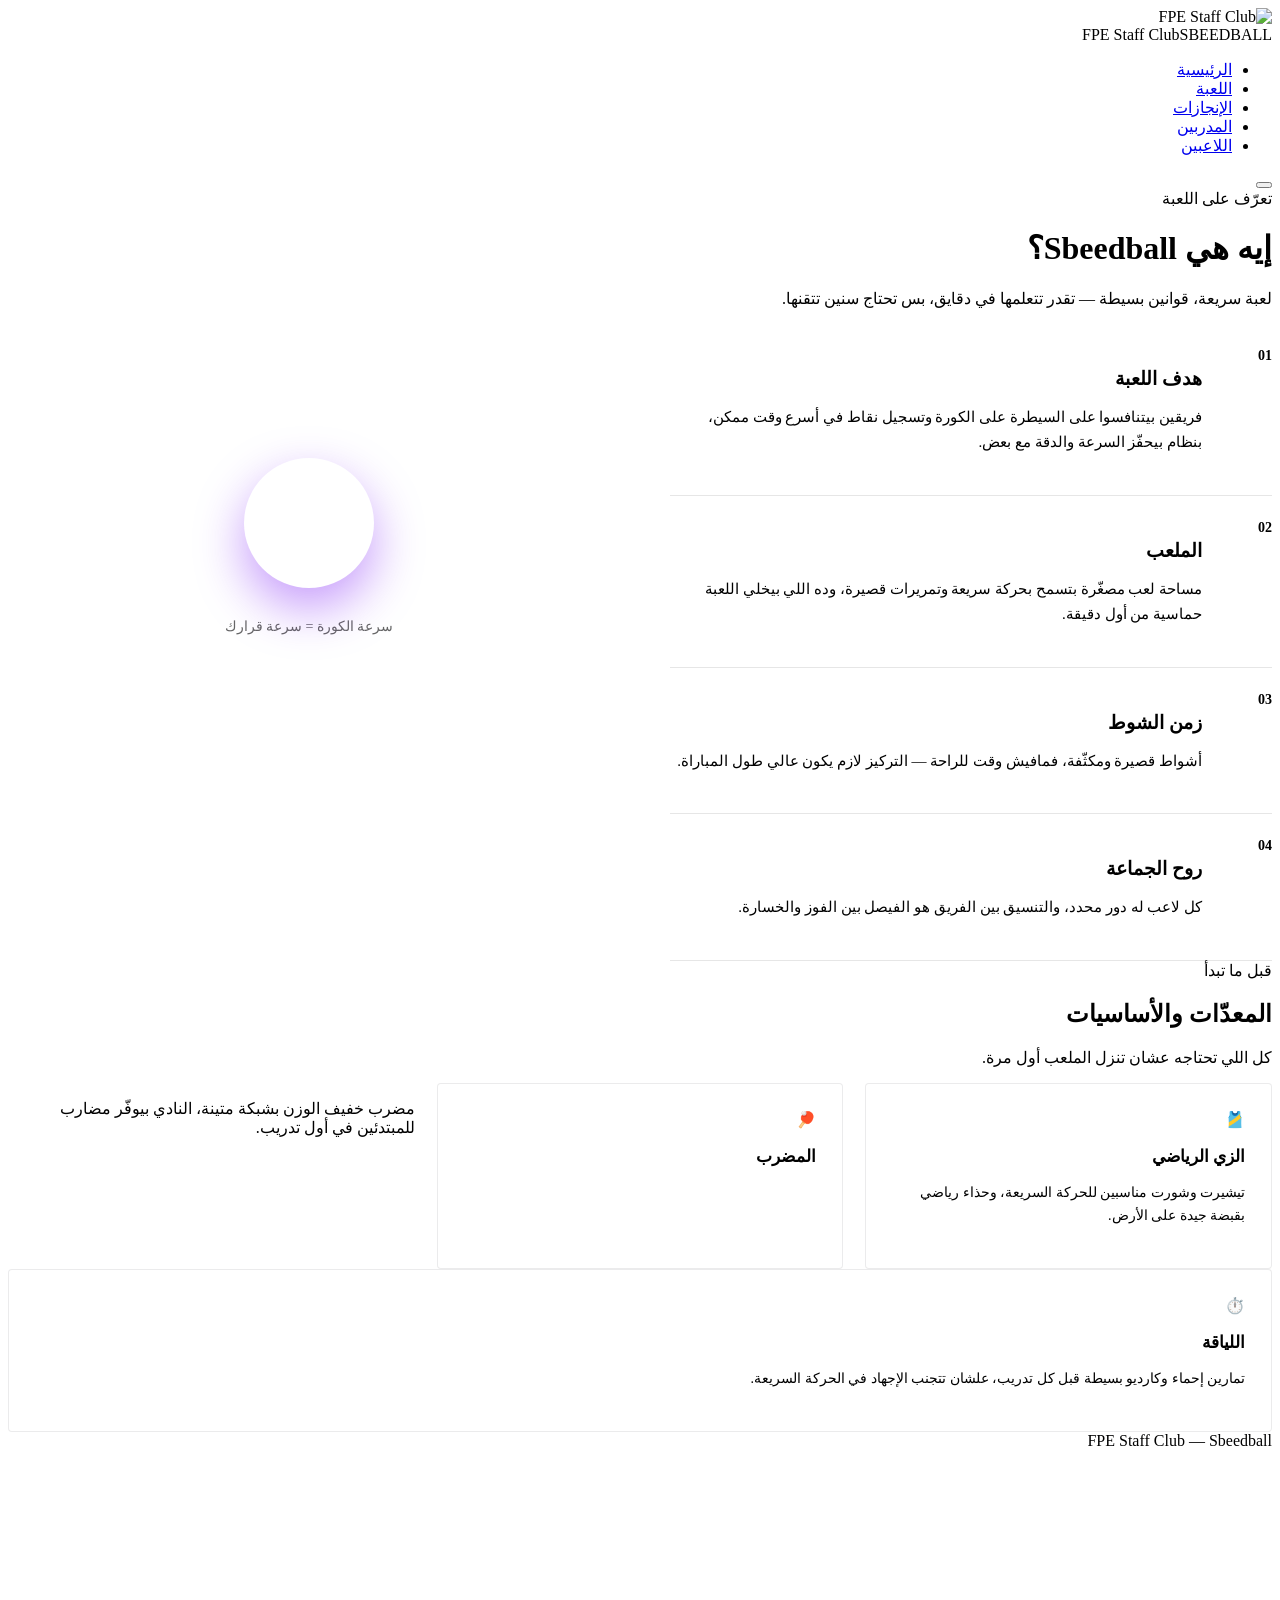
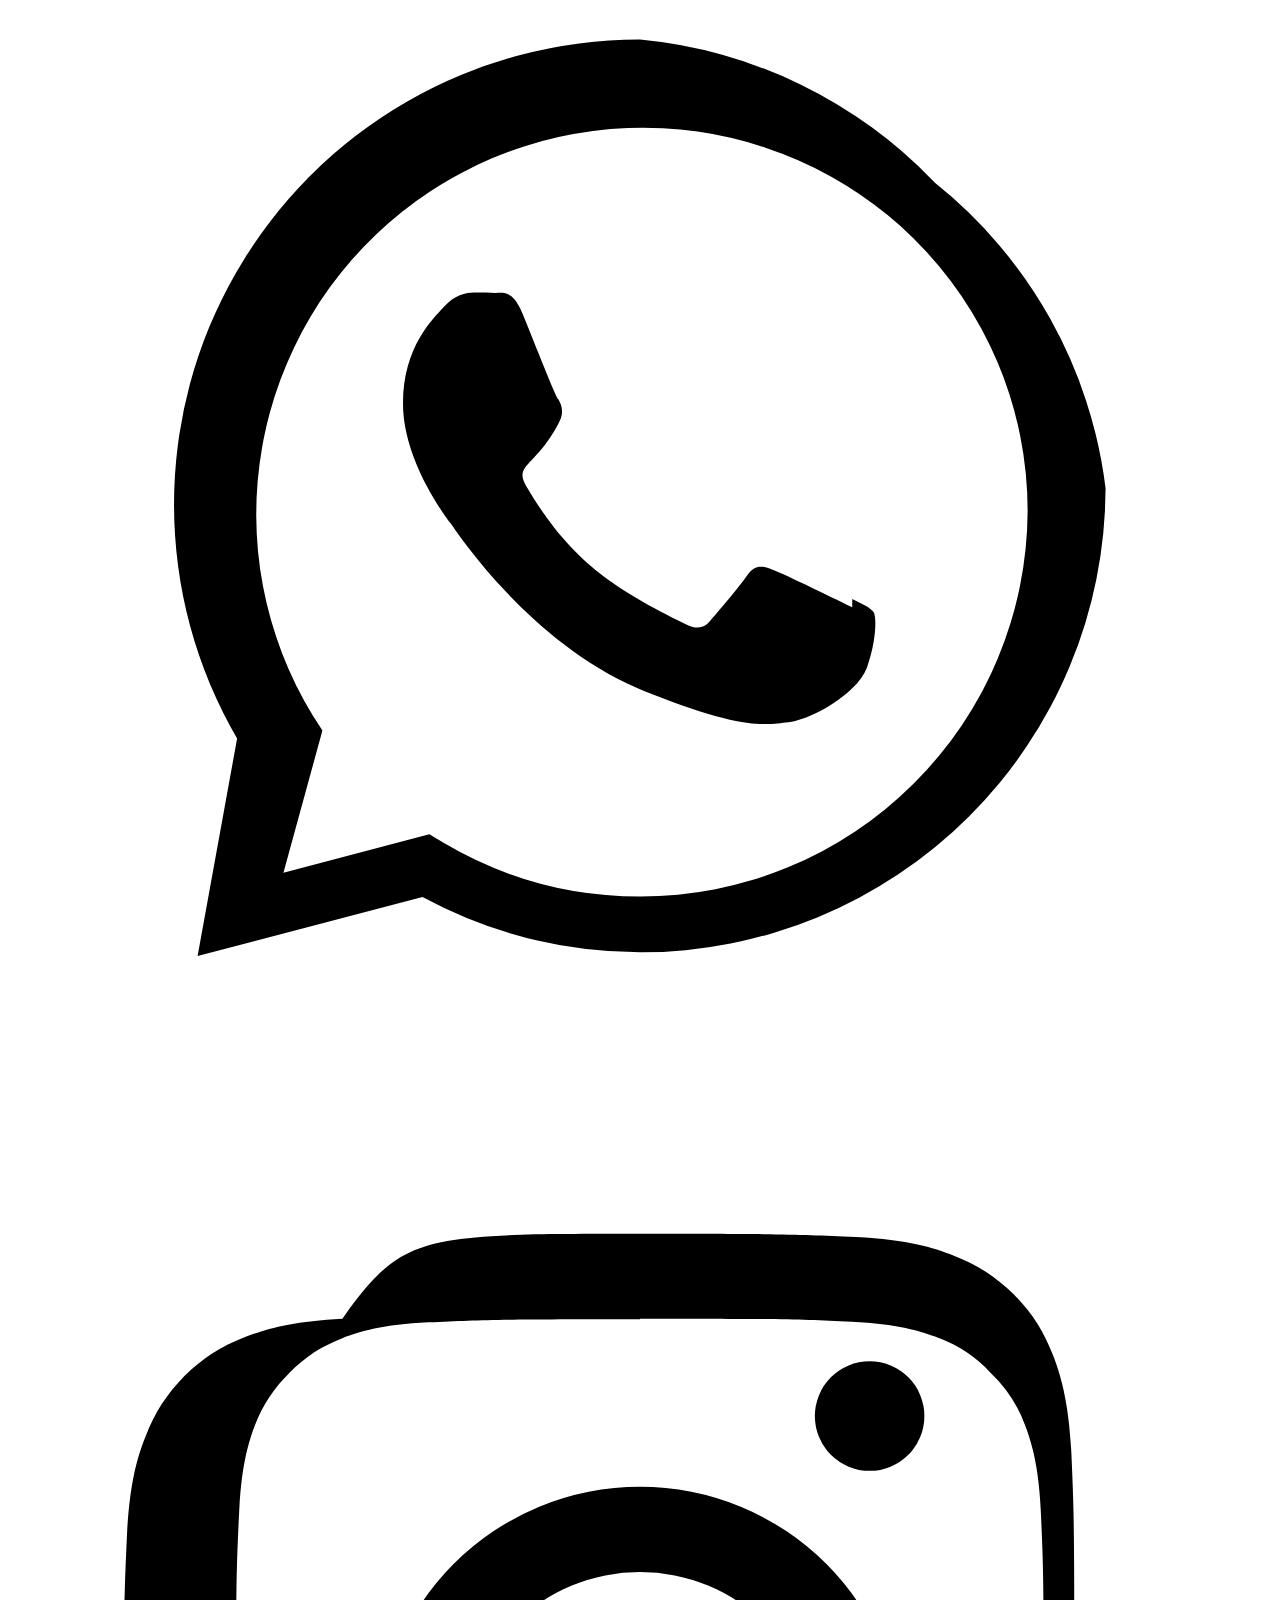
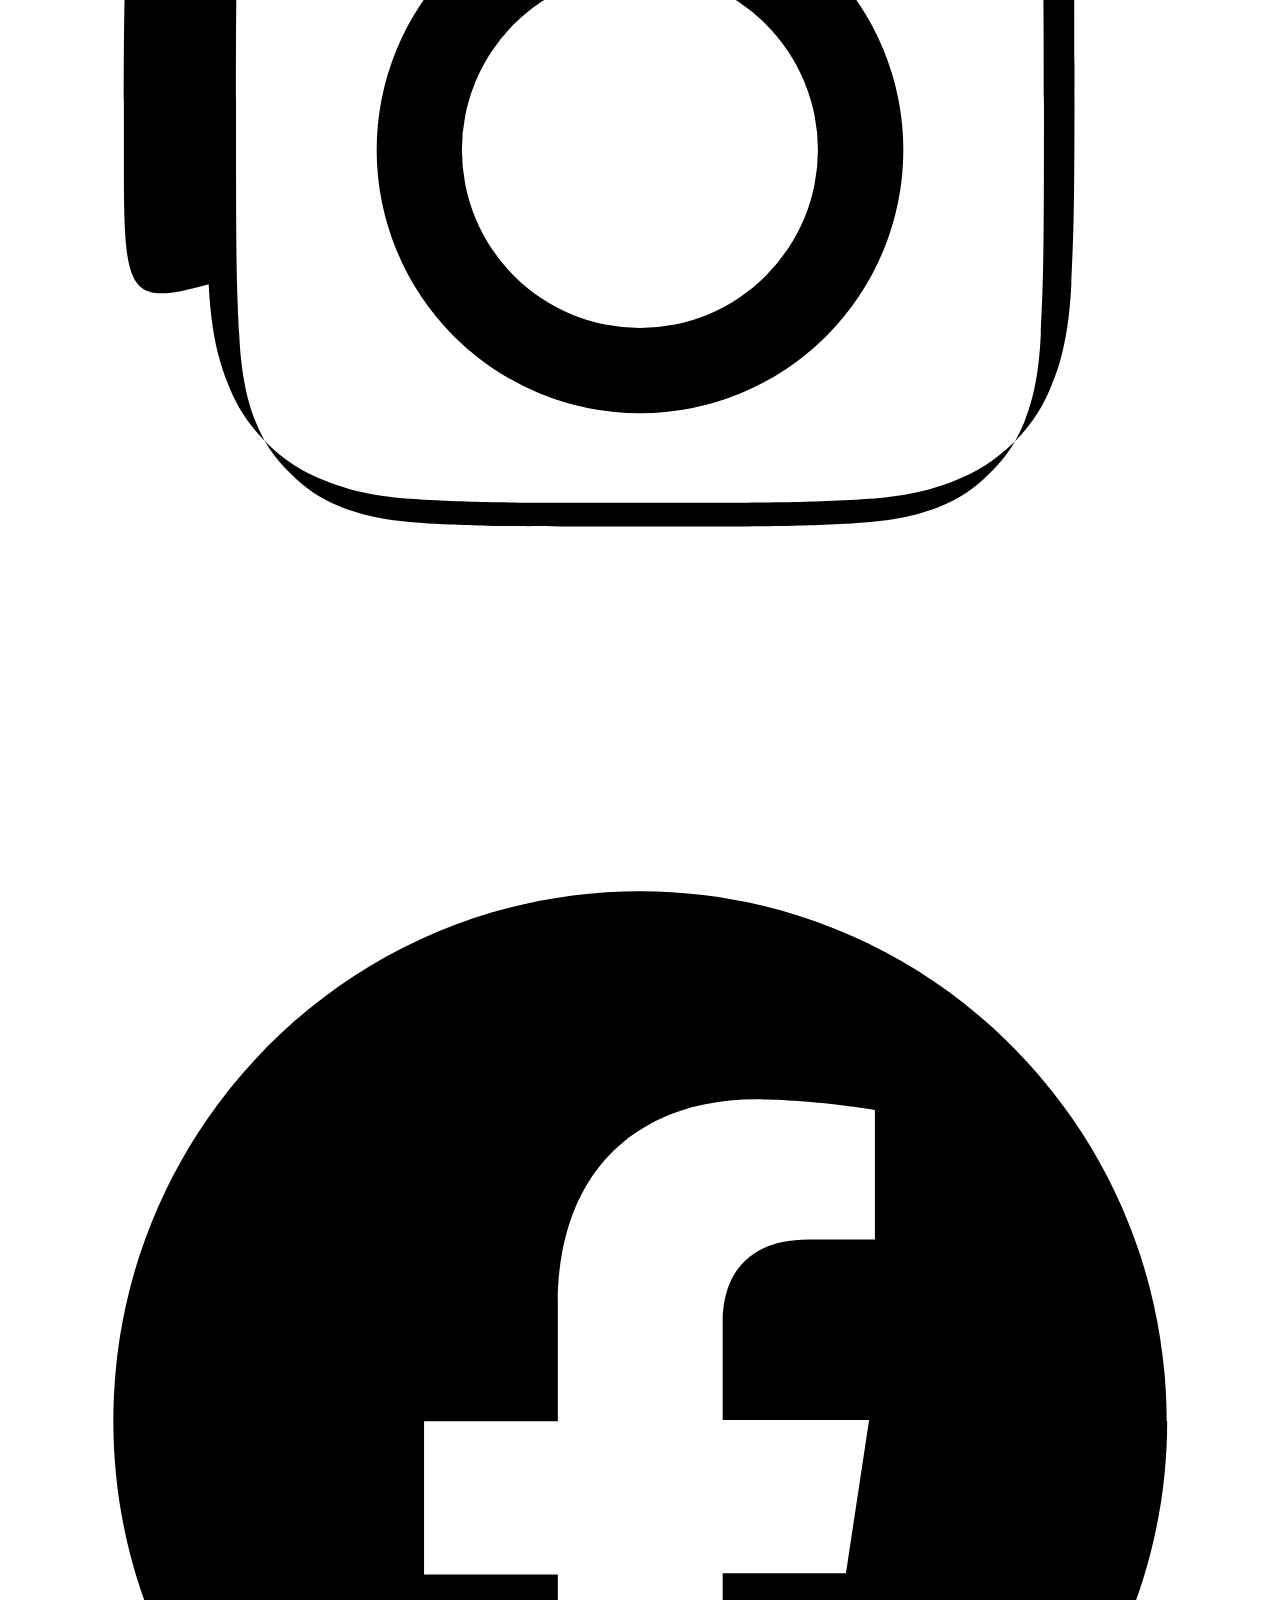
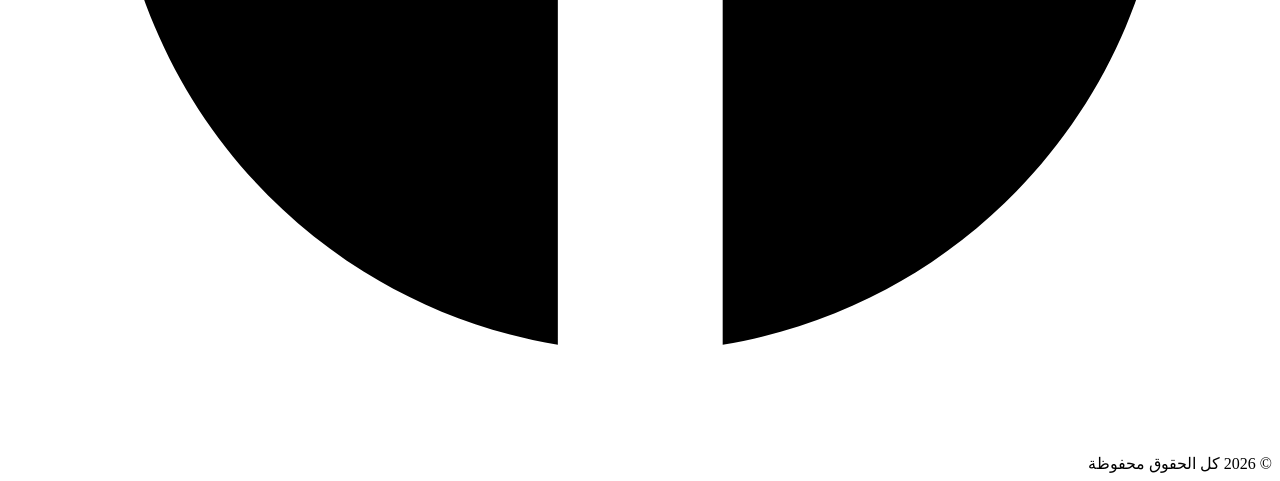
==== about.html @ 4cac9474 "Add files via upload" ====
<!DOCTYPE html>
<html lang="ar" dir="rtl">
<head>
<meta charset="UTF-8">
<meta name="viewport" content="width=device-width, initial-scale=1.0">
<title>اللعبة | FPE Staff Club Sbeedball</title>
<link rel="stylesheet" href="assets/style.css">
<style>
  .about-grid{display:grid; grid-template-columns:1fr 1fr; gap:60px; align-items:start;}
  .rule-list{display:flex; flex-direction:column;}
  .rule{display:flex; gap:20px; padding:24px 0; border-bottom:1px solid rgba(11,11,13,0.1);}
  .rule .tag{font-family:'IBM Plex Sans Arabic'; font-weight:600; color:var(--purple); font-size:14px; min-width:50px;}
  .rule h3{font-size:19px; margin-bottom:6px; font-family:'Cairo'; font-weight:700;}
  .rule p{color:var(--muted); font-size:15px; line-height:1.7;}
  .about-visual{
    background:var(--black); border-radius:4px; padding:40px; position:relative;
    min-height:380px; display:flex; flex-direction:column; justify-content:center; align-items:center; overflow:hidden;
  }
  .ball{
    width:130px; height:130px; border-radius:50%;
    background:radial-gradient(circle at 35% 30%, var(--purple-bright), var(--purple) 70%);
    position:relative; z-index:2; animation:bounce 2.2s ease-in-out infinite;
    box-shadow:0 20px 50px rgba(110,2,246,0.4);
  }
  @keyframes bounce{0%,100%{transform:translateY(0);}50%{transform:translateY(-26px);}}
  .about-visual .caption{color:var(--white); font-size:14px; margin-top:30px; opacity:.6; text-align:center;}

  .equip-grid{display:grid; grid-template-columns:repeat(3,1fr); gap:22px;}
  .equip{background:#fff; border:1px solid rgba(11,11,13,0.08); border-radius:4px; padding:26px;}
  .equip .crest{margin-bottom:14px;}
  .equip h3{font-family:'Cairo'; font-weight:800; font-size:17px; margin-bottom:8px;}
  .equip p{color:var(--muted); font-size:14px; line-height:1.7;}

  @media (max-width:900px){
    .about-grid{grid-template-columns:1fr; gap:40px;}
    .equip-grid{grid-template-columns:1fr;}
  }
</style>
</head>
<body>

<nav>
  <div class="brand">
    <img src="assets/logo.png" alt="FPE Staff Club">
    <div class="names"><span class="top">FPE Staff Club</span><span class="bottom">SBEEDBALL</span></div>
  </div>
  <ul>
    <li><a href="index.html">الرئيسية</a></li>
    <li><a href="about.html" class="active">اللعبة</a></li>
    <li><a href="achievements.html">الإنجازات</a></li>
    <li><a href="coaches.html">المدربين</a></li>
    <li><a href="players.html">اللاعبين</a></li>
  </ul>
  <button class="nav-toggle" aria-label="القائمة"><span></span><span></span><span></span></button>
</nav>

<header class="page-head">
  <div class="container">
    <div class="eyebrow">تعرّف على اللعبة</div>
    <h1>إيه هي Sbeedball؟</h1>
    <p>لعبة سريعة، قوانين بسيطة — تقدر تتعلمها في دقايق، بس تحتاج سنين تتقنها.</p>
  </div>
</header>

<section>
  <div class="container about-grid">
    <div class="rule-list reveal">
      <div class="rule">
        <div class="tag">01</div>
        <div><h3>هدف اللعبة</h3><p>فريقين بيتنافسوا على السيطرة على الكورة وتسجيل نقاط في أسرع وقت ممكن، بنظام بيحفّز السرعة والدقة مع بعض.</p></div>
      </div>
      <div class="rule">
        <div class="tag">02</div>
        <div><h3>الملعب</h3><p>مساحة لعب مصغّرة بتسمح بحركة سريعة وتمريرات قصيرة، وده اللي بيخلي اللعبة حماسية من أول دقيقة.</p></div>
      </div>
      <div class="rule">
        <div class="tag">03</div>
        <div><h3>زمن الشوط</h3><p>أشواط قصيرة ومكثّفة، فمافيش وقت للراحة — التركيز لازم يكون عالي طول المباراة.</p></div>
      </div>
      <div class="rule">
        <div class="tag">04</div>
        <div><h3>روح الجماعة</h3><p>كل لاعب له دور محدد، والتنسيق بين الفريق هو الفيصل بين الفوز والخسارة.</p></div>
      </div>
    </div>
    <div class="about-visual reveal">
      <div class="ball"></div>
      <p class="caption">سرعة الكورة = سرعة قرارك</p>
    </div>
  </div>
</section>

<section class="bg-mute">
  <div class="container">
    <div class="section-head reveal">
      <div class="eyebrow">قبل ما تبدأ</div>
      <h2>المعدّات والأساسيات</h2>
      <p>كل اللي تحتاجه عشان تنزل الملعب أول مرة.</p>
    </div>
    <div class="equip-grid reveal">
      <div class="equip"><div class="crest">🎽</div><h3>الزي الرياضي</h3><p>تيشيرت وشورت مناسبين للحركة السريعة، وحذاء رياضي بقبضة جيدة على الأرض.</p></div>
      <div class="equip"><div class="crest">🏓</div><h3>المضرب</div><p>مضرب خفيف الوزن بشبكة متينة، النادي بيوفّر مضارب للمبتدئين في أول تدريب.</p></div>
      <div class="equip"><div class="crest">⏱️</div><h3>اللياقة</h3><p>تمارين إحماء وكارديو بسيطة قبل كل تدريب، علشان تتجنب الإجهاد في الحركة السريعة.</p></div>
    </div>
  </div>
</section>

<footer>
  <div class="f-brand">FPE Staff Club — Sbeedball</div>
  <div class="f-social">
    <a href="https://wa.me/201000000000" target="_blank" rel="noopener" aria-label="واتساب">
      <svg viewBox="0 0 24 24"><path d="M17.6 6.32A8.86 8.86 0 0 0 12 3.6a8.83 8.83 0 0 0-7.65 13.27L3.6 21l4.27-1.12a8.8 8.8 0 0 0 4.13 1.05h0a8.83 8.83 0 0 0 8.84-8.81 8.78 8.78 0 0 0-3.24-5.8Zm-5.6 13.55h0a7.34 7.34 0 0 1-3.73-1.02l-.27-.16-2.77.73.74-2.7-.18-.28a7.34 7.34 0 0 1 11.4-9.07 7.27 7.27 0 0 1 2.17 5.18 7.35 7.35 0 0 1-7.36 7.32Zm4.03-5.49c-.22-.11-1.3-.64-1.5-.71-.2-.08-.35-.11-.5.11-.15.22-.57.71-.7.86-.13.15-.26.16-.48.05-1.3-.65-2.16-1.16-3.02-2.63-.23-.4.23-.37.65-1.23.07-.15.04-.28-.03-.4-.08-.11-.5-1.2-.69-1.65-.18-.43-.36-.37-.5-.37-.12-.01-.27-.01-.41-.01-.15 0-.38.05-.58.28-.2.22-.77.75-.77 1.83 0 1.08.79 2.12.9 2.27.11.15 1.55 2.36 3.76 3.22 1.87.74 2.25.6 2.66.56.41-.04 1.3-.53 1.49-1.04.18-.51.18-.95.13-1.04-.06-.1-.2-.15-.41-.26Z"/></svg>
    </a>
    <a href="https://instagram.com/" target="_blank" rel="noopener" aria-label="إنستجرام">
      <svg viewBox="0 0 24 24"><path d="M12 2.2c2.7 0 3 .01 4.1.06 1 .05 1.5.21 1.85.35.46.18.8.4 1.15.74.34.35.56.69.74 1.15.14.36.3.86.35 1.85.05 1.1.06 1.4.06 4.1s-.01 3-.06 4.1c-.05 1-.21 1.5-.35 1.85a3.1 3.1 0 0 1-.74 1.15c-.35.34-.69.56-1.15.74-.36.14-.86.3-1.85.35-1.1.05-1.4.06-4.1.06s-3-.01-4.1-.06c-1-.05-1.5-.21-1.85-.35a3.1 3.1 0 0 1-1.15-.74 3.1 3.1 0 0 1-.74-1.15c-.14-.36-.3-.86-.35-1.85C2.21 15 2.2 14.7 2.2 12s.01-3 .06-4.1c.05-1 .21-1.5.35-1.85.18-.46.4-.8.74-1.15.35-.34.69-.56 1.15-.74.36-.14.86-.3 1.85-.35C7.5 2.21 7.8 2.2 12 2.2Zm0 1.62c-2.66 0-2.97.01-4.02.06-.86.04-1.32.18-1.63.3-.41.16-.7.35-1 .65-.3.3-.5.59-.66 1-.12.31-.26.77-.3 1.63-.05 1.05-.06 1.36-.06 4.02s.01 2.97.06 4.02c.04.86.18 1.32.3 1.63.16.41.36.7.66 1 .3.3.59.5 1 .66.31.12.77.26 1.63.3 1.05.05 1.36.06 4.02.06s2.97-.01 4.02-.06c.86-.04 1.32-.18 1.63-.3.41-.16.7-.36 1-.66.3-.3.5-.59.66-1 .12-.31.26-.77.3-1.63.05-1.05.06-1.36.06-4.02s-.01-2.97-.06-4.02c-.04-.86-.18-1.32-.3-1.63a2.6 2.6 0 0 0-.66-1 2.6 2.6 0 0 0-1-.66c-.31-.12-.77-.26-1.63-.3-1.05-.05-1.36-.06-4.02-.06ZM12 7a5 5 0 1 1 0 10 5 5 0 0 1 0-10Zm0 1.62a3.38 3.38 0 1 0 0 6.76 3.38 3.38 0 0 0 0-6.76Zm5.4-2.96a1.04 1.04 0 1 1-2.08 0 1.04 1.04 0 0 1 2.08 0Z"/></svg>
    </a>
    <a href="https://facebook.com/" target="_blank" rel="noopener" aria-label="فيسبوك">
      <svg viewBox="0 0 24 24"><path d="M22 12.06C22 6.5 17.52 2 12 2S2 6.5 2 12.06c0 5 3.66 9.16 8.44 9.94v-7.03H7.9v-2.91h2.54V9.84c0-2.51 1.49-3.89 3.78-3.89 1.1 0 2.24.2 2.24.2v2.46h-1.26c-1.24 0-1.63.77-1.63 1.56v1.87h2.78l-.44 2.91h-2.34V22c4.78-.78 8.44-4.94 8.44-9.94Z"/></svg>
    </a>
  </div>
  © 2026 كل الحقوق محفوظة
</footer>

<script src="assets/main.js"></script>
</body>
</html>
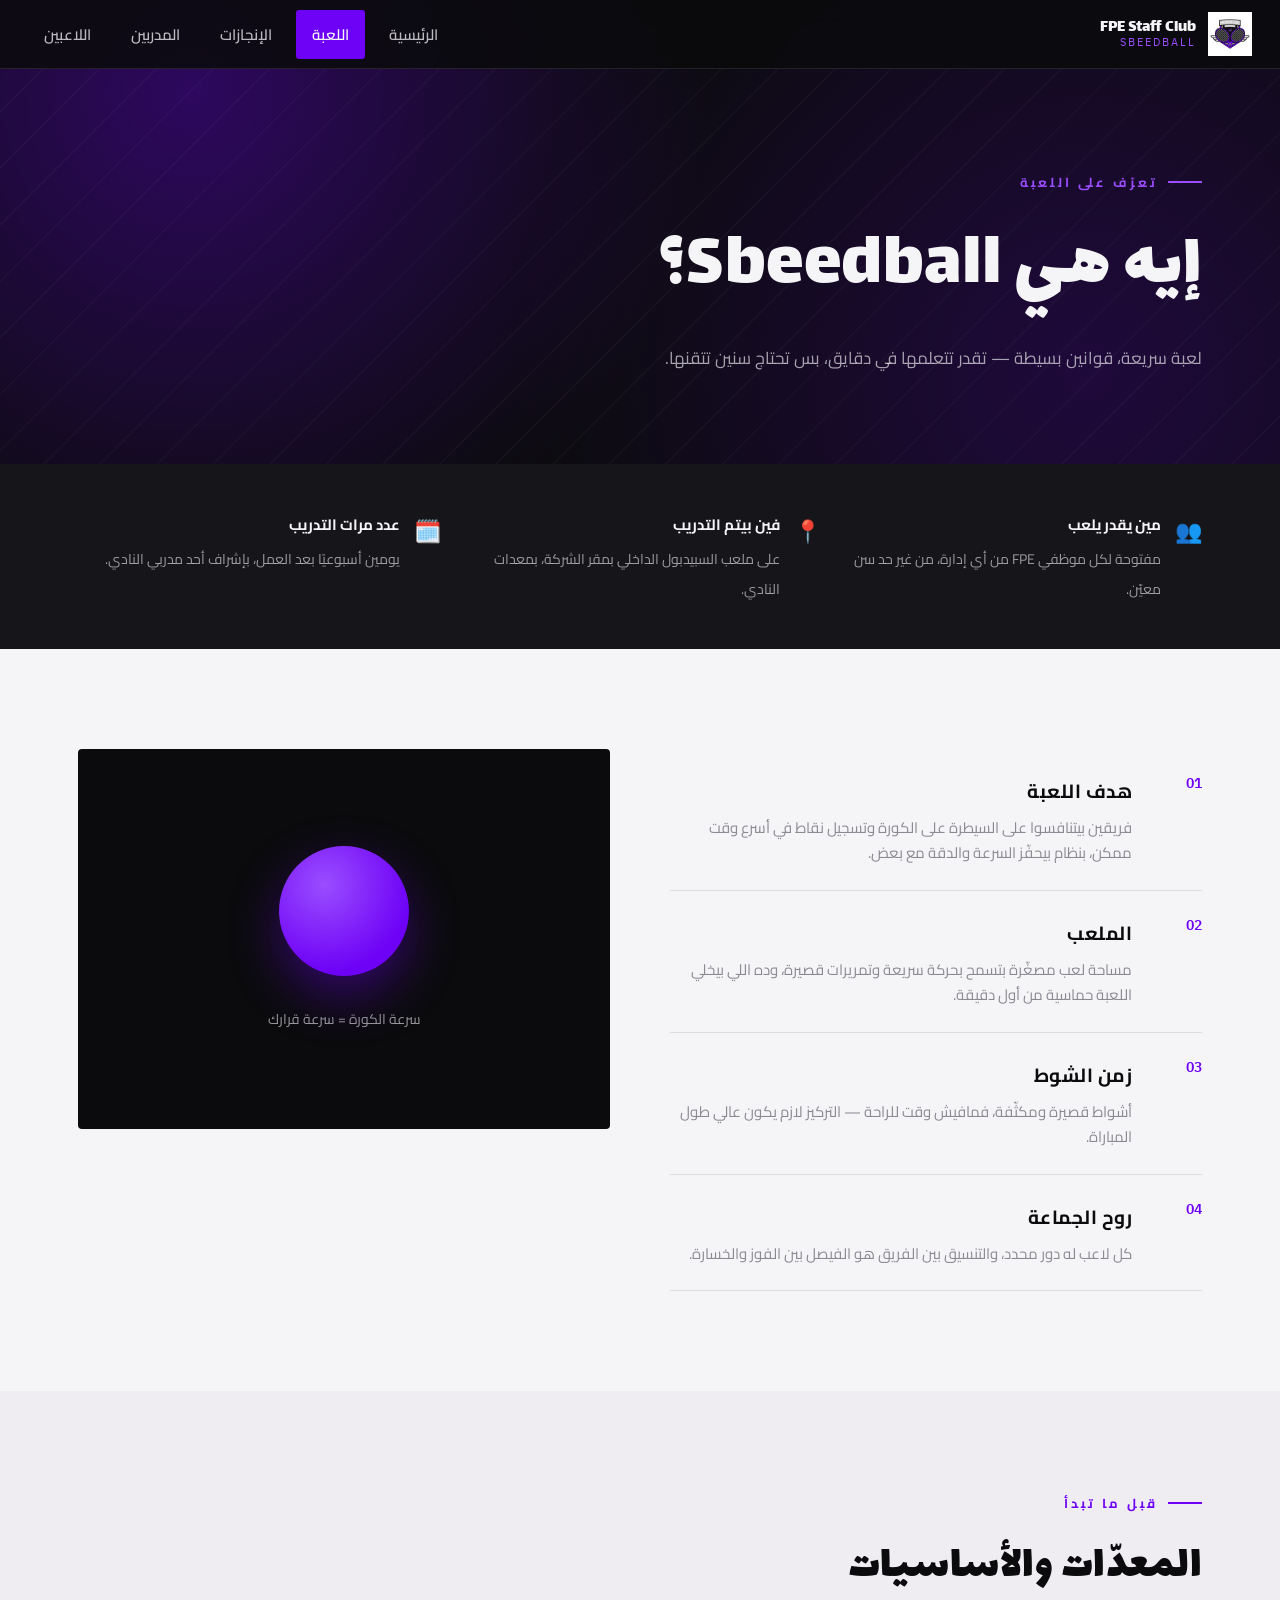
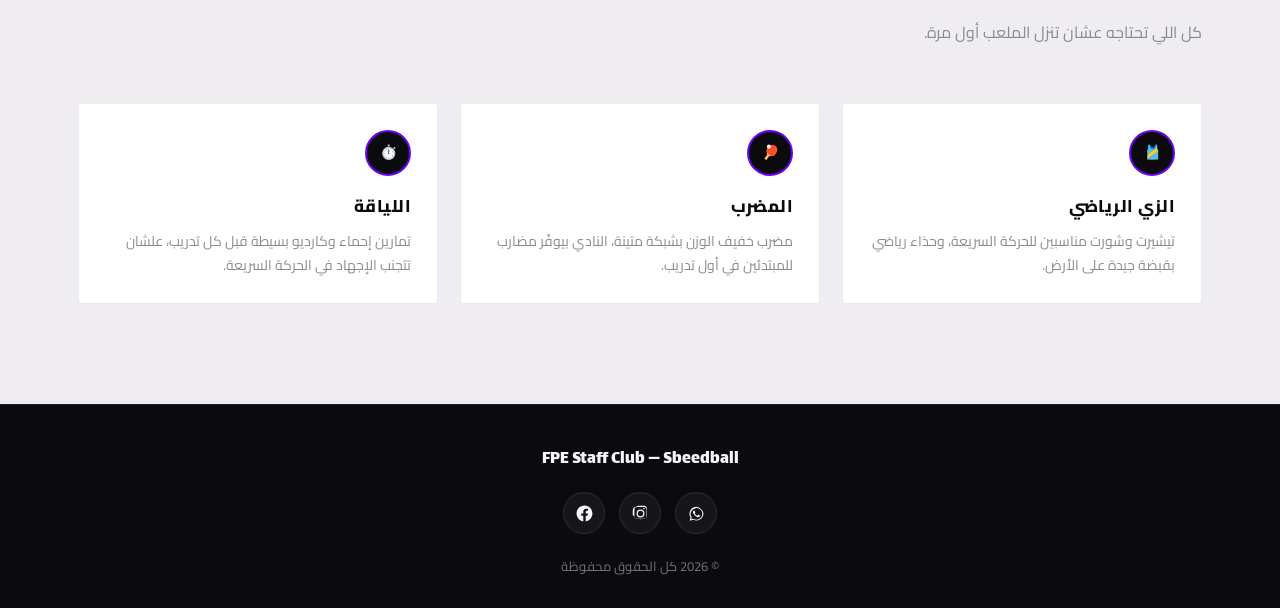
==== commit 61a09434: "Add files via upload" ====
--- a/about.html
+++ b/about.html
@@ -35,13 +35,16 @@
     .about-grid{grid-template-columns:1fr; gap:40px;}
     .equip-grid{grid-template-columns:1fr;}
   }
+  @media (max-width:700px){
+    .facts-strip{grid-template-columns:1fr !important;}
+  }
 </style>
 </head>
 <body>
 
 <nav>
   <div class="brand">
-    <img src="assets/logo.png" alt="FPE Staff Club">
+    <img src="assets/logo.jpg" alt="FPE Staff Club">
     <div class="names"><span class="top">FPE Staff Club</span><span class="bottom">SBEEDBALL</span></div>
   </div>
   <ul>
@@ -61,6 +64,25 @@
     <p>لعبة سريعة، قوانين بسيطة — تقدر تتعلمها في دقايق، بس تحتاج سنين تتقنها.</p>
   </div>
 </header>
+
+<section style="padding:46px 0; background:var(--black-2);">
+  <div class="container">
+    <div class="facts-strip reveal" style="display:grid; grid-template-columns:repeat(3,1fr); gap:18px;">
+      <div style="color:var(--white); display:flex; gap:14px; align-items:flex-start;">
+        <span style="font-size:22px;">👥</span>
+        <div><strong style="display:block; font-size:15px; margin-bottom:4px;">مين يقدر يلعب</strong><span style="color:rgba(245,245,247,0.6); font-size:14px; line-height:1.7;">مفتوحة لكل موظفي FPE من أي إدارة، من غير حد سن معيّن.</span></div>
+      </div>
+      <div style="color:var(--white); display:flex; gap:14px; align-items:flex-start;">
+        <span style="font-size:22px;">📍</span>
+        <div><strong style="display:block; font-size:15px; margin-bottom:4px;">فين بيتم التدريب</strong><span style="color:rgba(245,245,247,0.6); font-size:14px; line-height:1.7;">على ملعب السبيدبول الداخلي بمقر الشركة، بمعدات النادي.</span></div>
+      </div>
+      <div style="color:var(--white); display:flex; gap:14px; align-items:flex-start;">
+        <span style="font-size:22px;">🗓️</span>
+        <div><strong style="display:block; font-size:15px; margin-bottom:4px;">عدد مرات التدريب</strong><span style="color:rgba(245,245,247,0.6); font-size:14px; line-height:1.7;">يومين أسبوعيًا بعد العمل، بإشراف أحد مدربي النادي.</span></div>
+      </div>
+    </div>
+  </div>
+</section>
 
 <section>
   <div class="container about-grid">
@@ -98,7 +120,7 @@
     </div>
     <div class="equip-grid reveal">
       <div class="equip"><div class="crest">🎽</div><h3>الزي الرياضي</h3><p>تيشيرت وشورت مناسبين للحركة السريعة، وحذاء رياضي بقبضة جيدة على الأرض.</p></div>
-      <div class="equip"><div class="crest">🏓</div><h3>المضرب</div><p>مضرب خفيف الوزن بشبكة متينة، النادي بيوفّر مضارب للمبتدئين في أول تدريب.</p></div>
+      <div class="equip"><div class="crest">🏓</div><h3>المضرب</h3><p>مضرب خفيف الوزن بشبكة متينة، النادي بيوفّر مضارب للمبتدئين في أول تدريب.</p></div>
       <div class="equip"><div class="crest">⏱️</div><h3>اللياقة</h3><p>تمارين إحماء وكارديو بسيطة قبل كل تدريب، علشان تتجنب الإجهاد في الحركة السريعة.</p></div>
     </div>
   </div>
--- a/assets/style.css
+++ b/assets/style.css
@@ -0,0 +1,211 @@
+@import url('https://fonts.googleapis.com/css2?family=Lalezar&family=Cairo:wght@400;600;700;900&family=IBM+Plex+Sans+Arabic:wght@400;500;600&display=swap');
+
+:root{
+  --black:#0B0B0D;
+  --black-2:#16161A;
+  --black-3:#1F1F25;
+  --purple:#6E02F6;
+  --purple-bright:#9A4DFF;
+  --purple-deep:#3D018C;
+  --silver:#C8C8C8;
+  --white:#F5F5F7;
+  --muted:#8A8A93;
+  --line: rgba(245,245,247,0.1);
+}
+*{margin:0;padding:0;box-sizing:border-box;}
+html{scroll-behavior:smooth;}
+body{
+  font-family:'Cairo', sans-serif;
+  background:var(--white);
+  color:var(--black);
+  overflow-x:hidden;
+}
+h1,h2,h3,.display{
+  font-family:'Lalezar', sans-serif;
+  font-weight:400;
+  letter-spacing:0.5px;
+}
+.mono{font-family:'IBM Plex Sans Arabic', sans-serif;}
+a{color:inherit; text-decoration:none;}
+img{display:block; max-width:100%;}
+.container{max-width:1180px; margin:0 auto; padding:0 28px;}
+ul{list-style:none;}
+
+/* ===== Nav ===== */
+nav{
+  position:fixed; top:0; right:0; left:0; z-index:200;
+  display:flex; align-items:center; justify-content:space-between;
+  padding:12px 28px;
+  background:rgba(11,11,13,0.88);
+  backdrop-filter:blur(12px);
+  border-bottom:1px solid var(--line);
+}
+.brand{display:flex; align-items:center; gap:12px;}
+.brand img{height:44px; width:auto;}
+.brand .names{display:flex; flex-direction:column; line-height:1.1;}
+.brand .names .top{font-family:'Lalezar'; color:var(--white); font-size:17px;}
+.brand .names .bottom{font-family:'IBM Plex Sans Arabic'; color:var(--purple-bright); font-size:11px; letter-spacing:2px;}
+nav ul{display:flex; gap:8px; align-items:center;}
+nav ul a{
+  color:var(--white); font-size:15px; font-weight:600; opacity:0.75;
+  padding:10px 16px; border-radius:3px;
+  transition:opacity .2s, background .2s, color .2s;
+}
+nav ul a:hover{opacity:1; background:rgba(110,2,246,0.15); color:var(--purple-bright);}
+nav ul a.active{opacity:1; color:var(--white); background:var(--purple);}
+.nav-toggle{display:none; flex-direction:column; gap:5px; cursor:pointer; background:none; border:none;}
+.nav-toggle span{width:24px; height:2px; background:var(--white);}
+
+/* ===== Page header (for sub-pages) ===== */
+.page-head{
+  background:var(--black);
+  background-image:
+    radial-gradient(circle at 15% 20%, rgba(110,2,246,0.35), transparent 45%),
+    radial-gradient(circle at 85% 80%, rgba(110,2,246,0.2), transparent 50%);
+  padding:170px 0 90px;
+  position:relative;
+  overflow:hidden;
+}
+.page-head::after{
+  content:''; position:absolute; inset:0;
+  background:repeating-linear-gradient(135deg, transparent 0 38px, rgba(245,245,247,0.025) 38px 40px);
+  pointer-events:none;
+}
+.page-head .eyebrow{color:var(--purple-bright); font-size:13px; font-weight:700; letter-spacing:3px; margin-bottom:14px; display:flex; align-items:center; gap:10px;}
+.page-head .eyebrow::before{content:''; width:34px; height:2px; background:var(--purple-bright);}
+.page-head h1{color:var(--white); font-size:clamp(40px,7vw,76px); margin-bottom:16px; position:relative; z-index:1;}
+.page-head p{color:rgba(245,245,247,0.65); font-size:17px; max-width:560px; line-height:1.8; position:relative; z-index:1;}
+
+/* ===== Buttons ===== */
+.btn{
+  display:inline-flex; align-items:center; gap:10px;
+  padding:15px 30px; border-radius:3px;
+  font-weight:700; font-size:15px;
+  transition:transform .25s, box-shadow .25s, background .25s, color .25s;
+}
+.btn-primary{background:var(--purple); color:#fff;}
+.btn-primary:hover{transform:translateY(-3px); box-shadow:0 12px 28px rgba(110,2,246,0.4);}
+.btn-ghost{border:2px solid rgba(245,245,247,0.25); color:var(--white);}
+.btn-ghost:hover{border-color:var(--purple-bright); color:var(--purple-bright);}
+.btn-row{display:flex; gap:16px; flex-wrap:wrap;}
+
+/* ===== Section generic ===== */
+section{position:relative; padding:100px 0;}
+.section-head{margin-bottom:56px; max-width:680px;}
+.section-head .eyebrow{color:var(--purple); font-size:13px; font-weight:700; letter-spacing:3px; margin-bottom:14px; display:flex; align-items:center; gap:10px;}
+.section-head .eyebrow::before{content:''; width:34px; height:2px; background:var(--purple);}
+.section-head h2{font-size:clamp(30px,5vw,48px); color:var(--black);}
+.section-head p{color:var(--muted); font-size:16px; margin-top:14px; line-height:1.8;}
+.section-head.on-dark h2{color:var(--white);}
+.section-head.on-dark p{color:rgba(245,245,247,0.6);}
+.section-head.on-dark .eyebrow{color:var(--purple-bright);}
+.section-head.on-dark .eyebrow::before{background:var(--purple-bright);}
+
+.bg-dark{background:var(--black); color:var(--white);}
+.bg-mute{background:#EFEDF2;}
+
+/* badge crest used as recurring signature */
+.crest{
+  width:46px; height:46px; border-radius:50%;
+  background:var(--black); border:2px solid var(--purple);
+  display:flex; align-items:center; justify-content:center;
+  font-family:'IBM Plex Sans Arabic'; font-weight:600; color:var(--purple-bright);
+  font-size:14px; flex-shrink:0;
+}
+
+/* divider */
+.divider{height:60px; background:inherit; clip-path:polygon(0 100%, 100% 0, 100% 100%); margin-top:-1px;}
+
+/* ===== People grid + lightbox ===== */
+.people-grid{display:grid; grid-template-columns:repeat(4, 1fr); gap:22px;}
+.p-card{
+  background:#fff; border:1px solid rgba(11,11,13,0.08);
+  border-radius:4px; overflow:hidden; cursor:pointer;
+  transition:transform .3s, box-shadow .3s;
+}
+.p-card:hover{transform:translateY(-6px); box-shadow:0 18px 40px rgba(11,11,13,0.15);}
+.p-avatar{
+  height:190px; display:flex; align-items:center; justify-content:center;
+  font-family:'Lalezar'; font-size:46px; color:#fff; position:relative;
+}
+.p-avatar::after{content:'⤢'; position:absolute; bottom:10px; left:10px; font-size:14px; opacity:.6; color:#fff;}
+.p-info{padding:18px;}
+.p-info h3{font-size:18px; margin-bottom:4px; font-family:'Cairo'; font-weight:700;}
+.p-info .role{color:var(--purple); font-size:13px; font-weight:700;}
+.p-info .desc{color:var(--muted); font-size:13px; margin-top:8px; line-height:1.6;}
+.ph-note{grid-column:1/-1; text-align:center; color:var(--muted); font-size:13px; margin-top:6px; font-style:italic;}
+
+.lightbox{
+  position:fixed; inset:0; z-index:1000; display:none;
+  align-items:center; justify-content:center;
+}
+.lightbox.open{display:flex;}
+.lightbox-backdrop{
+  position:absolute; inset:0; background:rgba(11,11,13,0); cursor:pointer;
+  transition:background .35s ease;
+}
+.lightbox.show .lightbox-backdrop{background:rgba(11,11,13,0.85);}
+.lightbox-card{
+  position:fixed; background:#fff; border-radius:4px; overflow:hidden;
+  display:flex; flex-direction:column;
+  box-shadow:0 30px 70px rgba(0,0,0,0.4);
+  transition:top .42s cubic-bezier(.2,.9,.25,1), left .42s cubic-bezier(.2,.9,.25,1),
+             width .42s cubic-bezier(.2,.9,.25,1), height .42s cubic-bezier(.2,.9,.25,1),
+             border-radius .42s ease;
+}
+.lightbox-avatar{
+  flex-shrink:0; display:flex; align-items:center; justify-content:center;
+  font-family:'Lalezar'; color:#fff; transition:font-size .42s ease, height .3s ease;
+}
+.lightbox-info{padding:0; opacity:0; transition:opacity .25s ease, padding .3s ease; overflow:hidden;}
+.lightbox.show .lightbox-info{opacity:1; padding:26px 28px;}
+.lightbox-info h3{font-family:'Cairo'; font-weight:900; font-size:24px;}
+.lightbox-info .role{color:var(--purple); font-weight:700; font-size:14px; margin-top:4px;}
+.lightbox-info p{color:var(--muted); font-size:14px; margin-top:12px; line-height:1.8;}
+.lightbox-close{
+  position:absolute; top:16px; left:16px; z-index:5;
+  width:38px; height:38px; border-radius:50%; border:none;
+  background:rgba(11,11,13,0.5); color:#fff; font-size:18px; cursor:pointer;
+  opacity:0; transition:opacity .2s ease;
+}
+.lightbox.show .lightbox-close{opacity:1;}
+
+/* ===== Footer ===== */
+footer{
+  background:var(--black); color:rgba(245,245,247,0.45);
+  text-align:center; padding:40px 28px 30px; font-size:13px;
+  border-top:1px solid rgba(245,245,247,0.08);
+}
+footer .f-brand{color:var(--white); font-family:'Lalezar'; font-size:18px; margin-bottom:18px;}
+.f-social{display:flex; justify-content:center; gap:14px; margin-bottom:20px;}
+.f-social a{
+  width:42px; height:42px; border-radius:50%;
+  display:flex; align-items:center; justify-content:center;
+  background:var(--black-2); border:1px solid var(--line);
+  transition:background .25s, border-color .25s, transform .25s;
+}
+.f-social a:hover{background:var(--purple); border-color:var(--purple); transform:translateY(-3px);}
+.f-social svg{width:19px; height:19px; fill:var(--white);}
+
+@media (max-width:900px){
+  nav ul:not(.mobile-open){display:none;}
+  .nav-toggle{display:flex;}
+  .people-grid{grid-template-columns:repeat(2,1fr);}
+}
+@media (max-width:520px){
+  .lightbox-card{flex-direction:column; max-width:92vw !important; left:4vw !important;}
+  .brand .names .bottom{display:none;}
+  .brand img{height:36px;}
+  .brand .names .top{font-size:15px;}
+  nav{padding:10px 16px;}
+  .page-head{padding:130px 0 70px;}
+  .container{padding:0 18px;}
+  .people-grid{grid-template-columns:1fr;}
+}
+
+@media (prefers-reduced-motion: reduce){
+  *{animation:none !important; transition:none !important;}
+}
+
+.reveal{opacity:0; transform:translateY(24px); transition:opacity .7s ease, transform .7s ease;}
+.reveal.show{opacity:1; transform:translateY(0);}
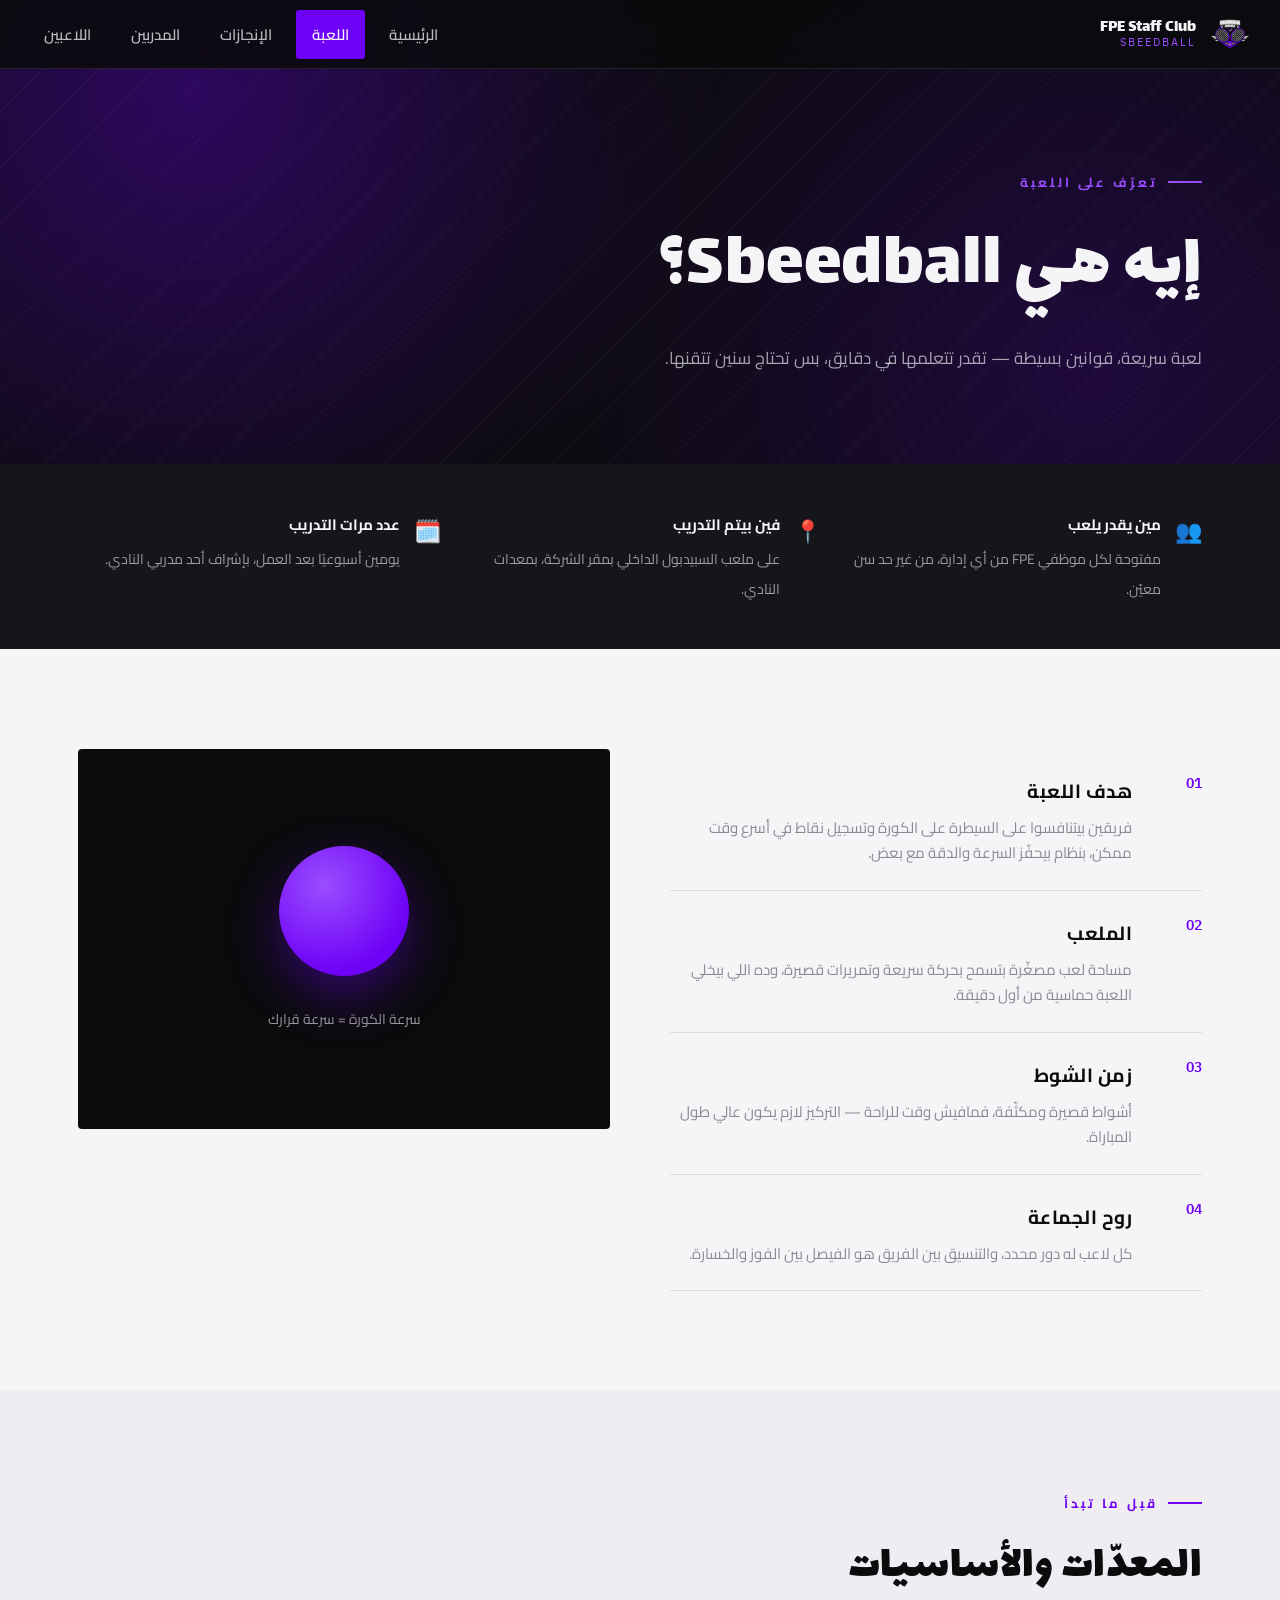
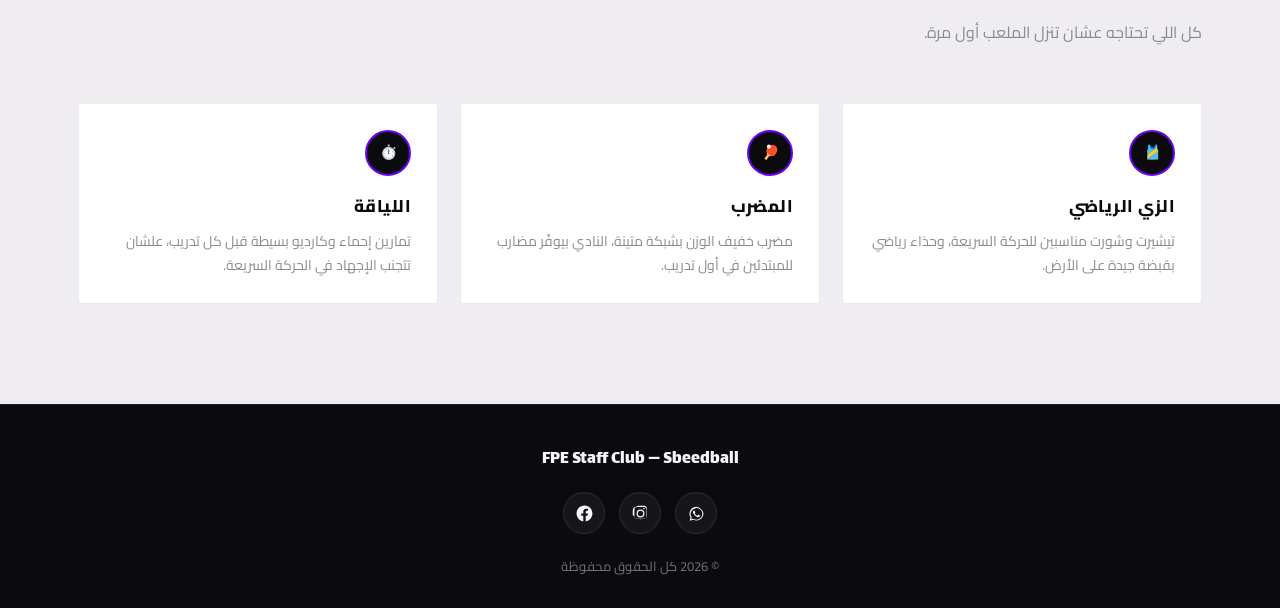
==== commit 8f5b6adf: "Update about.html" ====
--- a/about.html
+++ b/about.html
@@ -44,7 +44,7 @@
 
 <nav>
   <div class="brand">
-    <img src="assets/logo.jpg" alt="FPE Staff Club">
+    <img src="assets/logo.png" alt="FPE Staff Club">
     <div class="names"><span class="top">FPE Staff Club</span><span class="bottom">SBEEDBALL</span></div>
   </div>
   <ul>
--- a/assets/style.css
+++ b/assets/style.css
@@ -124,11 +124,32 @@
   transition:transform .3s, box-shadow .3s;
 }
 .p-card:hover{transform:translateY(-6px); box-shadow:0 18px 40px rgba(11,11,13,0.15);}
+.p-card:hover .blob{transform:rotate(0deg) scale(1.06);}
+
+.p-photo{
+  height:200px; position:relative; display:flex; align-items:center; justify-content:center;
+  background:#fff; overflow:hidden;
+}
+.blob{
+  position:absolute; width:148px; height:148px; z-index:0;
+  border-radius:42% 58% 69% 31% / 45% 41% 59% 55%;
+  transform:rotate(-10deg); transition:transform .4s ease;
+}
+.p-card:nth-child(4n+1) .blob{background:linear-gradient(135deg, var(--purple), var(--purple-bright));}
+.p-card:nth-child(4n+2) .blob{background:linear-gradient(135deg, var(--silver), #E8E8EC);}
+.p-card:nth-child(4n+3) .blob{background:linear-gradient(135deg, var(--black-2), var(--purple-deep));}
+.p-card:nth-child(4n+4) .blob{background:linear-gradient(135deg, var(--purple-bright), var(--silver));}
+
 .p-avatar{
-  height:190px; display:flex; align-items:center; justify-content:center;
-  font-family:'Lalezar'; font-size:46px; color:#fff; position:relative;
-}
-.p-avatar::after{content:'⤢'; position:absolute; bottom:10px; left:10px; font-size:14px; opacity:.6; color:#fff;}
+  position:relative; z-index:1;
+  width:92px; height:92px; border-radius:50%;
+  display:flex; align-items:center; justify-content:center;
+  font-family:'Lalezar'; font-size:36px; color:#fff;
+  box-shadow:0 12px 26px rgba(11,11,13,0.2);
+}
+.p-photo .zoom-hint{
+  position:absolute; bottom:10px; left:10px; font-size:13px; opacity:.5; z-index:2;
+}
 .p-info{padding:18px;}
 .p-info h3{font-size:18px; margin-bottom:4px; font-family:'Cairo'; font-weight:700;}
 .p-info .role{color:var(--purple); font-size:13px; font-weight:700;}
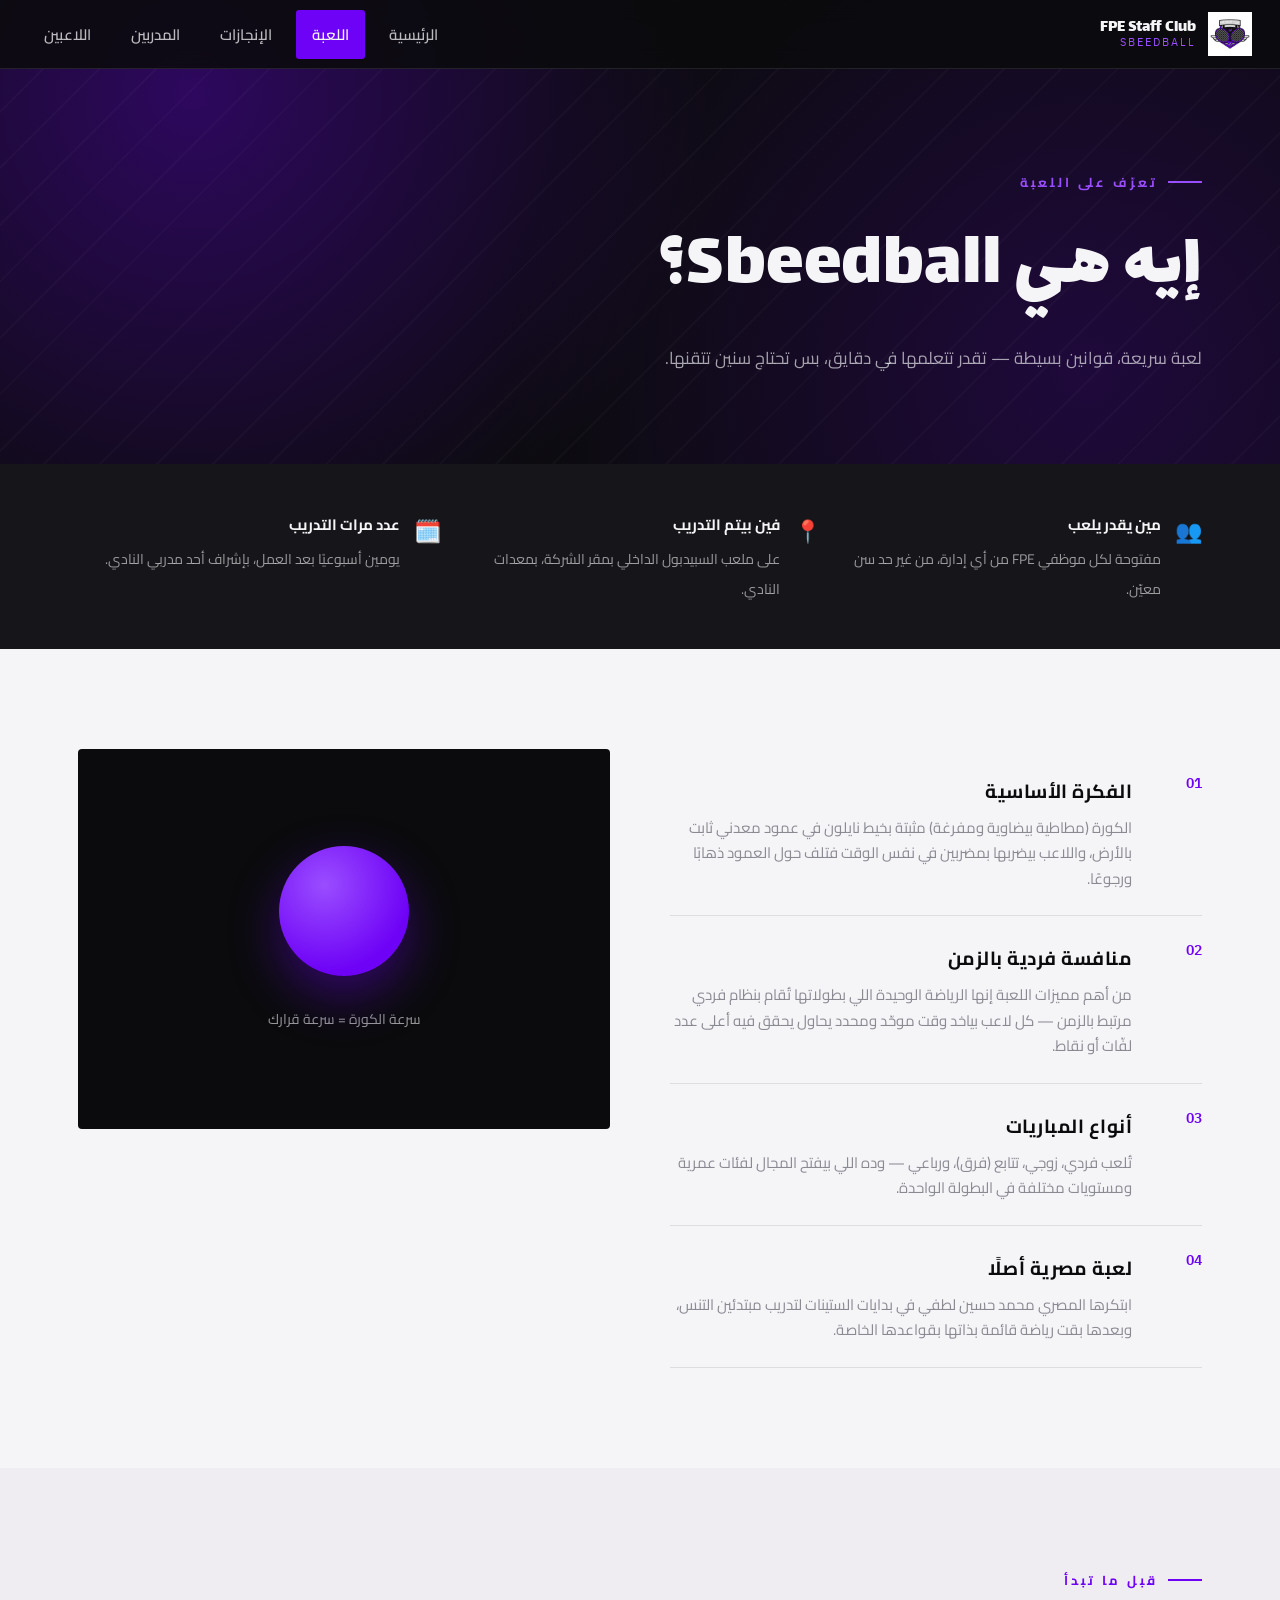
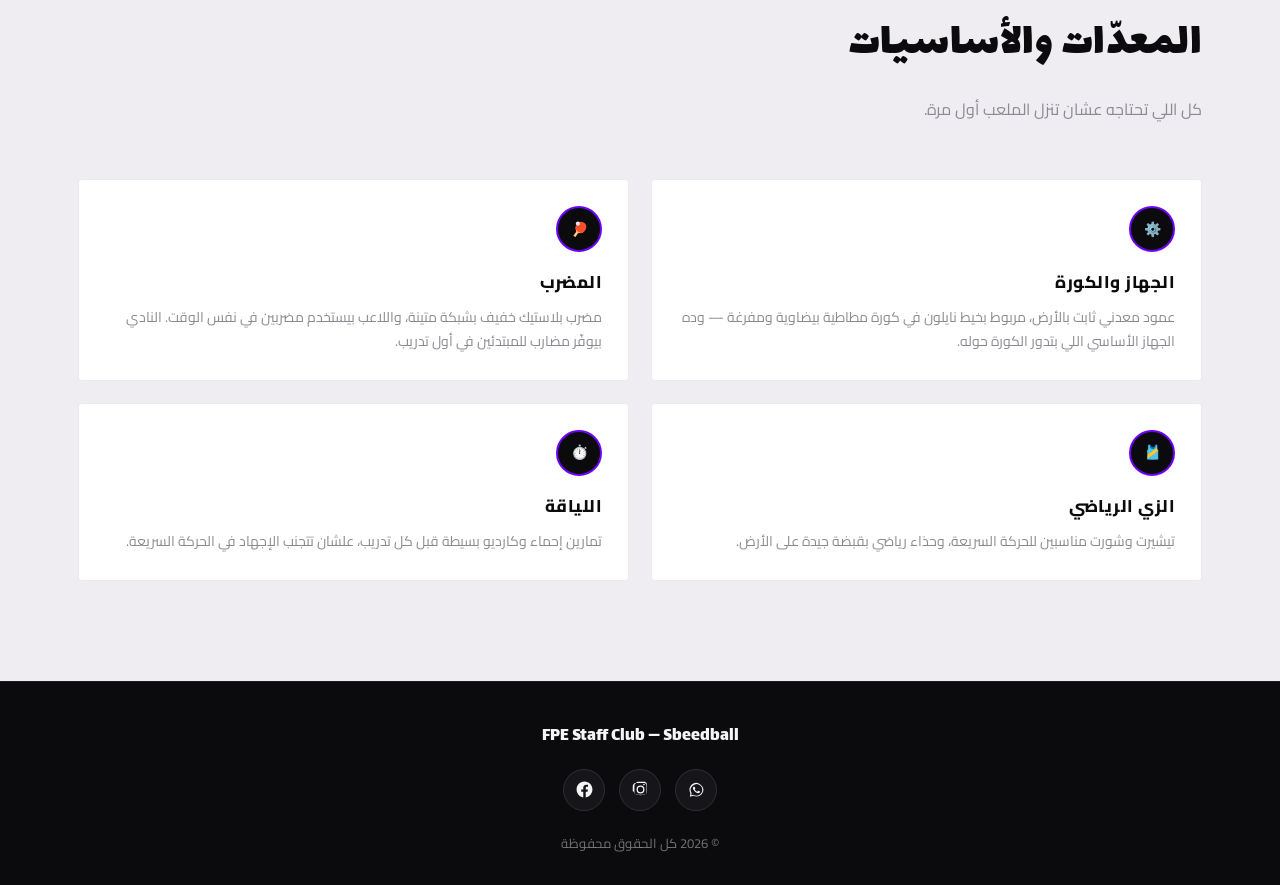
==== commit e9fe6f09: "Add files via upload" ====
--- a/about.html
+++ b/about.html
@@ -25,7 +25,7 @@
   @keyframes bounce{0%,100%{transform:translateY(0);}50%{transform:translateY(-26px);}}
   .about-visual .caption{color:var(--white); font-size:14px; margin-top:30px; opacity:.6; text-align:center;}
 
-  .equip-grid{display:grid; grid-template-columns:repeat(3,1fr); gap:22px;}
+  .equip-grid{display:grid; grid-template-columns:repeat(2,1fr); gap:22px;}
   .equip{background:#fff; border:1px solid rgba(11,11,13,0.08); border-radius:4px; padding:26px;}
   .equip .crest{margin-bottom:14px;}
   .equip h3{font-family:'Cairo'; font-weight:800; font-size:17px; margin-bottom:8px;}
@@ -44,7 +44,7 @@
 
 <nav>
   <div class="brand">
-    <img src="assets/logo.png" alt="FPE Staff Club">
+    <img src="assets/logo.jpg" alt="FPE Staff Club">
     <div class="names"><span class="top">FPE Staff Club</span><span class="bottom">SBEEDBALL</span></div>
   </div>
   <ul>
@@ -89,19 +89,19 @@
     <div class="rule-list reveal">
       <div class="rule">
         <div class="tag">01</div>
-        <div><h3>هدف اللعبة</h3><p>فريقين بيتنافسوا على السيطرة على الكورة وتسجيل نقاط في أسرع وقت ممكن، بنظام بيحفّز السرعة والدقة مع بعض.</p></div>
+        <div><h3>الفكرة الأساسية</h3><p>الكورة (مطاطية بيضاوية ومفرغة) مثبتة بخيط نايلون في عمود معدني ثابت بالأرض، واللاعب بيضربها بمضربين في نفس الوقت فتلف حول العمود ذهابًا ورجوعًا.</p></div>
       </div>
       <div class="rule">
         <div class="tag">02</div>
-        <div><h3>الملعب</h3><p>مساحة لعب مصغّرة بتسمح بحركة سريعة وتمريرات قصيرة، وده اللي بيخلي اللعبة حماسية من أول دقيقة.</p></div>
+        <div><h3>منافسة فردية بالزمن</h3><p>من أهم مميزات اللعبة إنها الرياضة الوحيدة اللي بطولاتها تُقام بنظام فردي مرتبط بالزمن — كل لاعب بياخد وقت موحّد ومحدد يحاول يحقق فيه أعلى عدد لفّات أو نقاط.</p></div>
       </div>
       <div class="rule">
         <div class="tag">03</div>
-        <div><h3>زمن الشوط</h3><p>أشواط قصيرة ومكثّفة، فمافيش وقت للراحة — التركيز لازم يكون عالي طول المباراة.</p></div>
+        <div><h3>أنواع المباريات</h3><p>تُلعب فردي، زوجي، تتابع (فرق)، ورباعي — وده اللي بيفتح المجال لفئات عمرية ومستويات مختلفة في البطولة الواحدة.</p></div>
       </div>
       <div class="rule">
         <div class="tag">04</div>
-        <div><h3>روح الجماعة</h3><p>كل لاعب له دور محدد، والتنسيق بين الفريق هو الفيصل بين الفوز والخسارة.</p></div>
+        <div><h3>لعبة مصرية أصلًا</h3><p>ابتكرها المصري محمد حسين لطفي في بدايات الستينات لتدريب مبتدئين التنس، وبعدها بقت رياضة قائمة بذاتها بقواعدها الخاصة.</p></div>
       </div>
     </div>
     <div class="about-visual reveal">
@@ -119,8 +119,9 @@
       <p>كل اللي تحتاجه عشان تنزل الملعب أول مرة.</p>
     </div>
     <div class="equip-grid reveal">
+      <div class="equip"><div class="crest">⚙️</div><h3>الجهاز والكورة</h3><p>عمود معدني ثابت بالأرض، مربوط بخيط نايلون في كورة مطاطية بيضاوية ومفرغة — وده الجهاز الأساسي اللي بتدور الكورة حوله.</p></div>
+      <div class="equip"><div class="crest">🏓</div><h3>المضرب</h3><p>مضرب بلاستيك خفيف بشبكة متينة، واللاعب بيستخدم مضربين في نفس الوقت. النادي بيوفّر مضارب للمبتدئين في أول تدريب.</p></div>
       <div class="equip"><div class="crest">🎽</div><h3>الزي الرياضي</h3><p>تيشيرت وشورت مناسبين للحركة السريعة، وحذاء رياضي بقبضة جيدة على الأرض.</p></div>
-      <div class="equip"><div class="crest">🏓</div><h3>المضرب</h3><p>مضرب خفيف الوزن بشبكة متينة، النادي بيوفّر مضارب للمبتدئين في أول تدريب.</p></div>
       <div class="equip"><div class="crest">⏱️</div><h3>اللياقة</h3><p>تمارين إحماء وكارديو بسيطة قبل كل تدريب، علشان تتجنب الإجهاد في الحركة السريعة.</p></div>
     </div>
   </div>
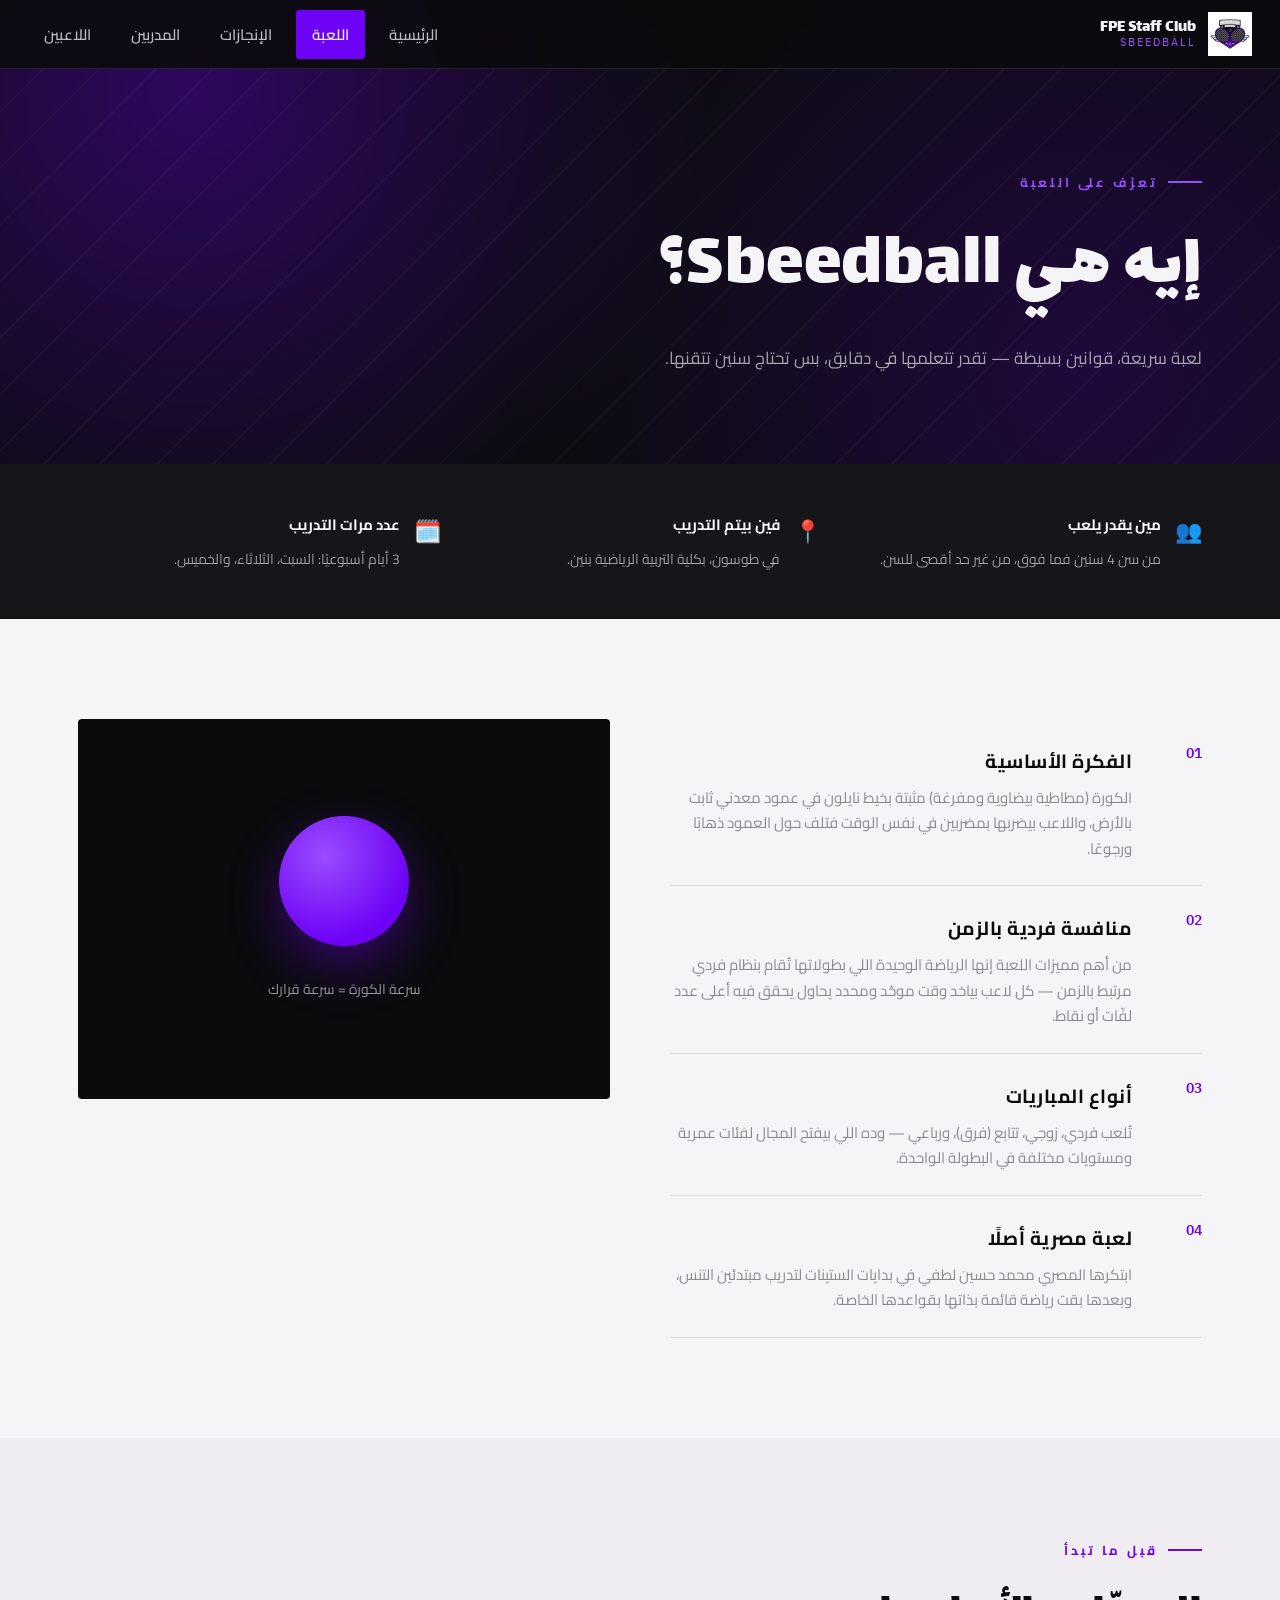
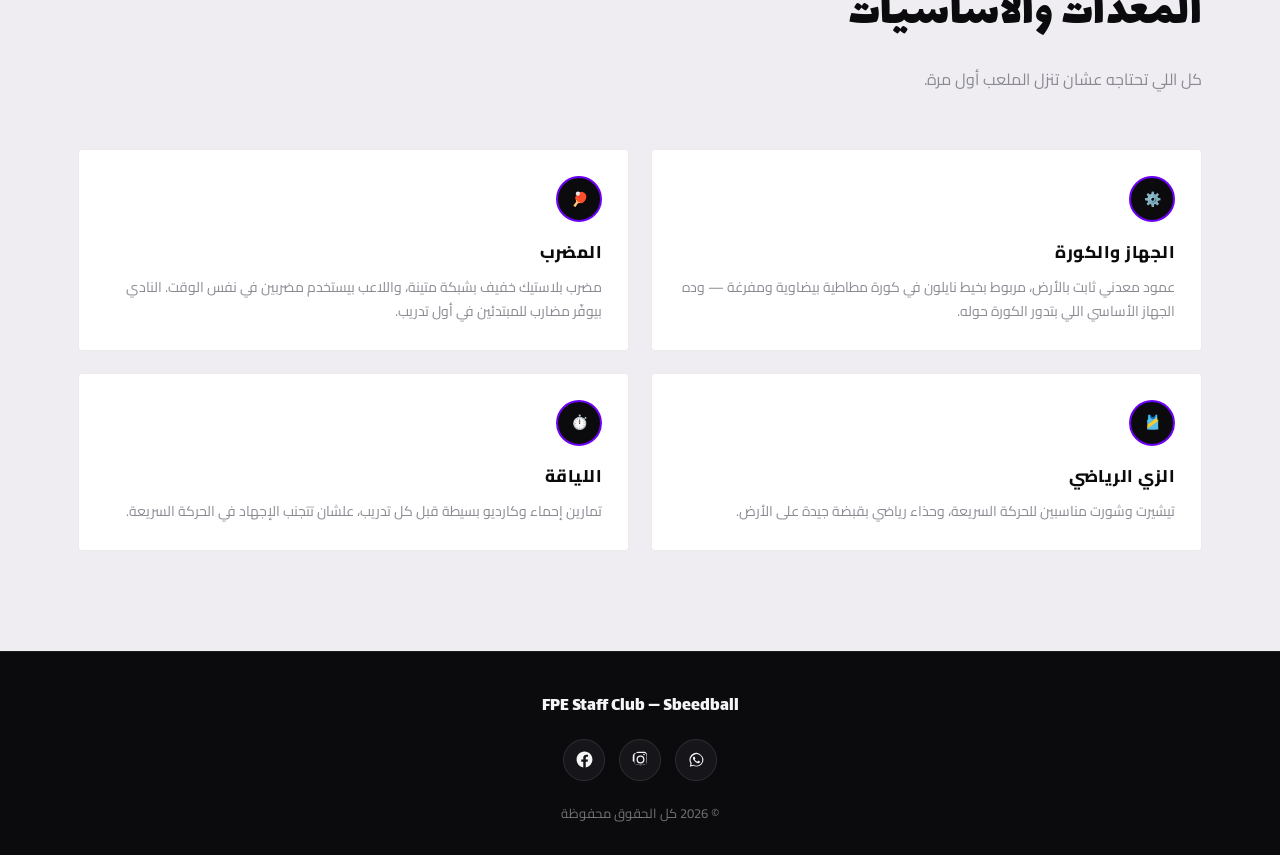
==== commit 861325cb: "Add files via upload" ====
--- a/about.html
+++ b/about.html
@@ -56,6 +56,7 @@
   </ul>
   <button class="nav-toggle" aria-label="القائمة"><span></span><span></span><span></span></button>
 </nav>
+<div class="nav-backdrop"></div>
 
 <header class="page-head">
   <div class="container">
@@ -70,15 +71,15 @@
     <div class="facts-strip reveal" style="display:grid; grid-template-columns:repeat(3,1fr); gap:18px;">
       <div style="color:var(--white); display:flex; gap:14px; align-items:flex-start;">
         <span style="font-size:22px;">👥</span>
-        <div><strong style="display:block; font-size:15px; margin-bottom:4px;">مين يقدر يلعب</strong><span style="color:rgba(245,245,247,0.6); font-size:14px; line-height:1.7;">مفتوحة لكل موظفي FPE من أي إدارة، من غير حد سن معيّن.</span></div>
+        <div><strong style="display:block; font-size:15px; margin-bottom:4px;">مين يقدر يلعب</strong><span style="color:rgba(245,245,247,0.6); font-size:14px; line-height:1.7;">من سن 4 سنين فما فوق، من غير حد أقصى للسن.</span></div>
       </div>
       <div style="color:var(--white); display:flex; gap:14px; align-items:flex-start;">
         <span style="font-size:22px;">📍</span>
-        <div><strong style="display:block; font-size:15px; margin-bottom:4px;">فين بيتم التدريب</strong><span style="color:rgba(245,245,247,0.6); font-size:14px; line-height:1.7;">على ملعب السبيدبول الداخلي بمقر الشركة، بمعدات النادي.</span></div>
+        <div><strong style="display:block; font-size:15px; margin-bottom:4px;">فين بيتم التدريب</strong><span style="color:rgba(245,245,247,0.6); font-size:14px; line-height:1.7;">في طوسون، بكلية التربية الرياضية بنين.</span></div>
       </div>
       <div style="color:var(--white); display:flex; gap:14px; align-items:flex-start;">
         <span style="font-size:22px;">🗓️</span>
-        <div><strong style="display:block; font-size:15px; margin-bottom:4px;">عدد مرات التدريب</strong><span style="color:rgba(245,245,247,0.6); font-size:14px; line-height:1.7;">يومين أسبوعيًا بعد العمل، بإشراف أحد مدربي النادي.</span></div>
+        <div><strong style="display:block; font-size:15px; margin-bottom:4px;">عدد مرات التدريب</strong><span style="color:rgba(245,245,247,0.6); font-size:14px; line-height:1.7;">3 أيام أسبوعيًا: السبت، الثلاثاء، والخميس.</span></div>
       </div>
     </div>
   </div>
--- a/assets/style.css
+++ b/assets/style.css
@@ -53,8 +53,42 @@
 }
 nav ul a:hover{opacity:1; background:rgba(110,2,246,0.15); color:var(--purple-bright);}
 nav ul a.active{opacity:1; color:var(--white); background:var(--purple);}
-.nav-toggle{display:none; flex-direction:column; gap:5px; cursor:pointer; background:none; border:none;}
-.nav-toggle span{width:24px; height:2px; background:var(--white);}
+
+.nav-toggle{
+  display:none; flex-direction:column; justify-content:center; align-items:center;
+  gap:5px; cursor:pointer; background:none; border:none; z-index:301;
+  width:38px; height:38px;
+}
+.nav-toggle span{width:22px; height:2px; background:var(--white); border-radius:2px; transition:transform .3s ease, opacity .3s ease;}
+.nav-toggle.active span:nth-child(1){transform:translateY(7px) rotate(45deg);}
+.nav-toggle.active span:nth-child(2){opacity:0;}
+.nav-toggle.active span:nth-child(3){transform:translateY(-7px) rotate(-45deg);}
+
+.nav-backdrop{
+  position:fixed; inset:0; z-index:250; background:rgba(11,11,13,0);
+  opacity:0; pointer-events:none; transition:opacity .3s ease, background .3s ease;
+}
+.nav-backdrop.show{opacity:1; pointer-events:auto; background:rgba(11,11,13,0.55); backdrop-filter:blur(2px);}
+
+@media (max-width:900px){
+  nav ul{
+    position:fixed; top:0; left:0; right:0; height:auto; width:auto; max-width:none;
+    z-index:280; background:rgba(14,14,17,0.98); backdrop-filter:blur(16px);
+    flex-direction:column; align-items:stretch; justify-content:flex-start;
+    padding:78px 24px 22px; gap:2px; display:flex !important;
+    transform:translateY(-12px); opacity:0; visibility:hidden;
+    transition:transform .3s ease, opacity .3s ease, visibility .3s;
+    box-shadow:0 16px 40px rgba(0,0,0,0.4);
+    border-bottom:1px solid var(--line);
+  }
+  nav ul.mobile-open{transform:translateY(0); opacity:1; visibility:visible;}
+  nav ul a{
+    display:block; padding:16px 6px; font-size:16px; opacity:1;
+    border-bottom:1px solid rgba(245,245,247,0.08); border-radius:0; background:none !important;
+  }
+  nav ul a.active{color:var(--purple-bright);}
+  .nav-toggle{display:flex;}
+}
 
 /* ===== Page header (for sub-pages) ===== */
 .page-head{
@@ -209,8 +243,6 @@
 .f-social svg{width:19px; height:19px; fill:var(--white);}
 
 @media (max-width:900px){
-  nav ul:not(.mobile-open){display:none;}
-  .nav-toggle{display:flex;}
   .people-grid{grid-template-columns:repeat(2,1fr);}
 }
 @media (max-width:520px){
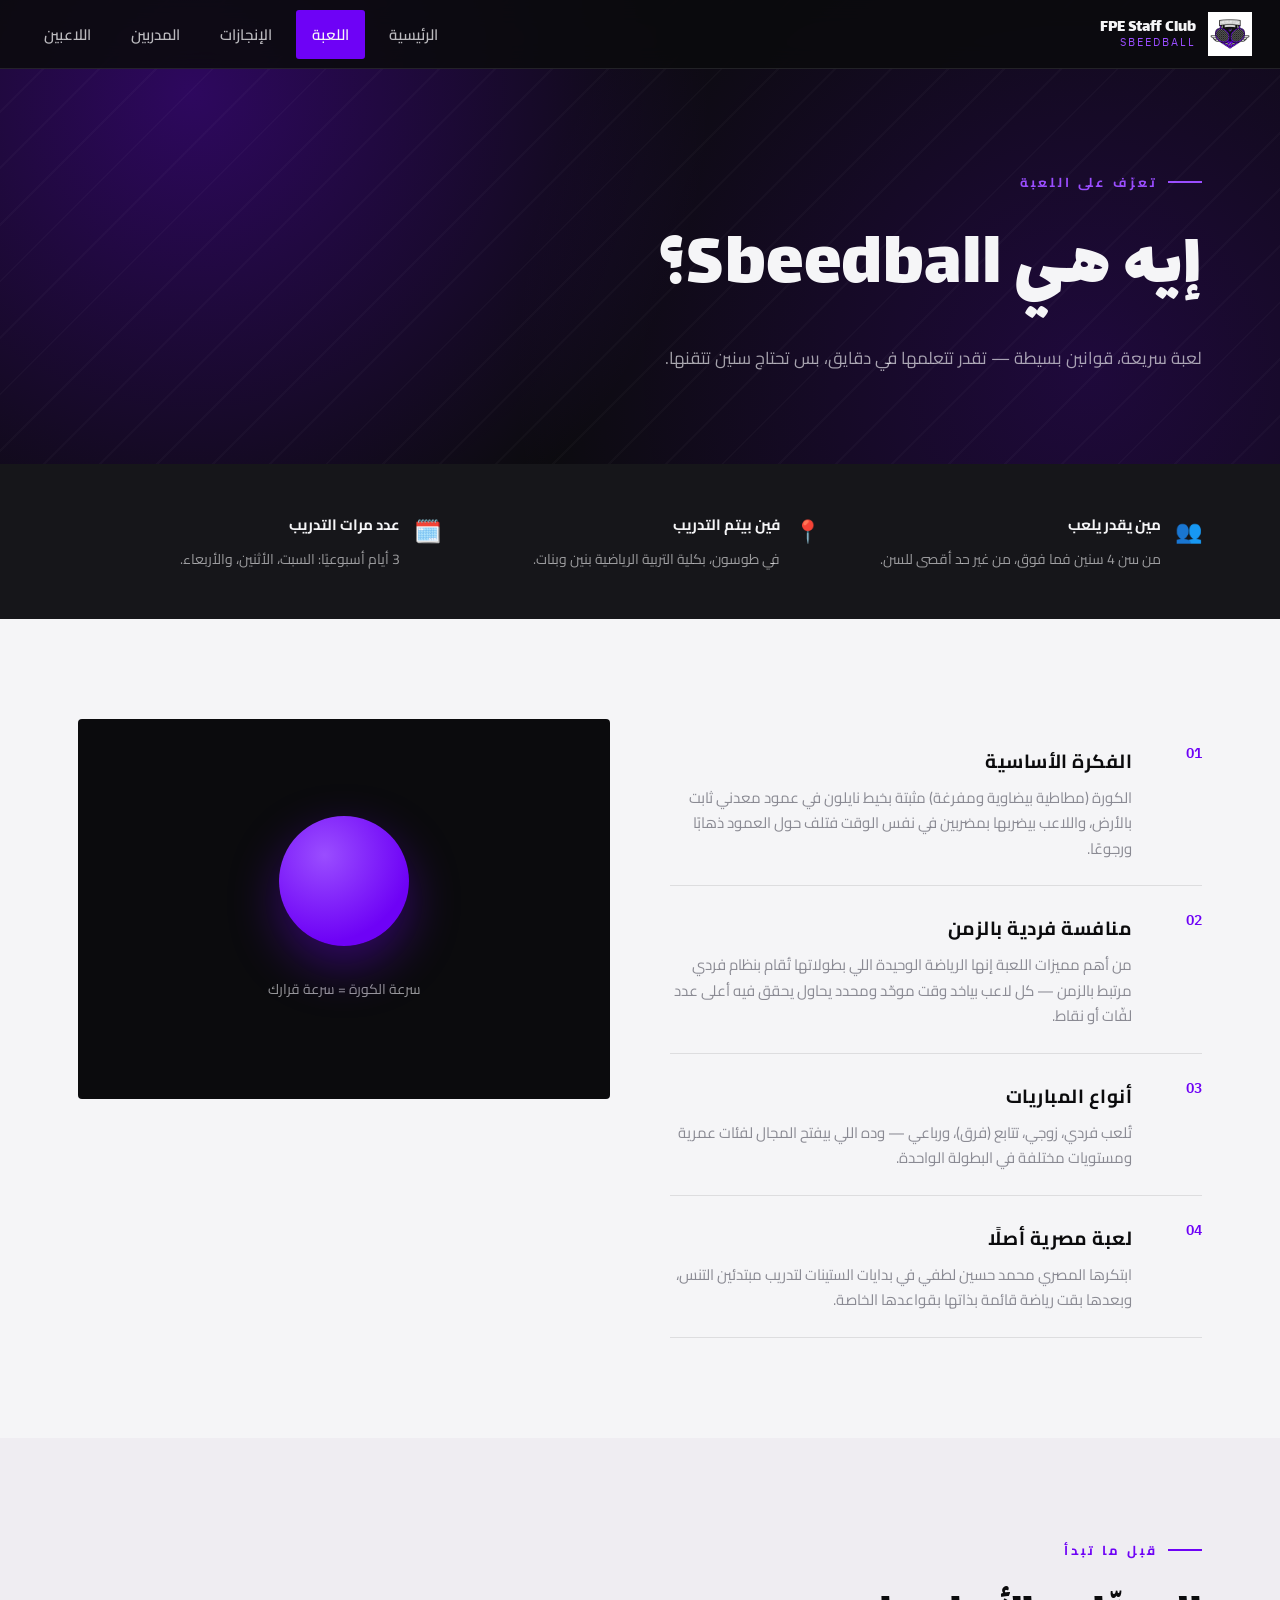
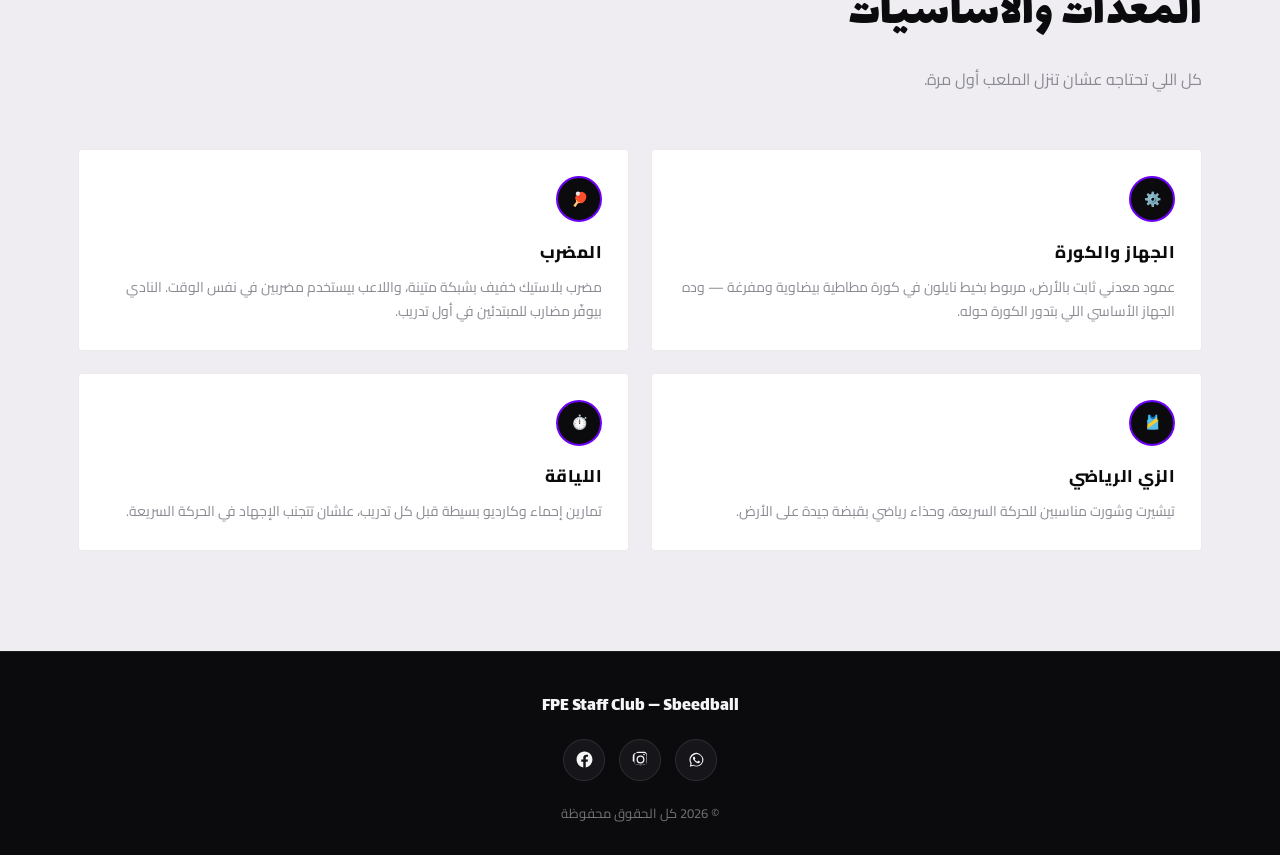
==== commit 1053b45c: "Update about.html" ====
--- a/about.html
+++ b/about.html
@@ -75,11 +75,11 @@
       </div>
       <div style="color:var(--white); display:flex; gap:14px; align-items:flex-start;">
         <span style="font-size:22px;">📍</span>
-        <div><strong style="display:block; font-size:15px; margin-bottom:4px;">فين بيتم التدريب</strong><span style="color:rgba(245,245,247,0.6); font-size:14px; line-height:1.7;">في طوسون، بكلية التربية الرياضية بنين.</span></div>
+        <div><strong style="display:block; font-size:15px; margin-bottom:4px;">فين بيتم التدريب</strong><span style="color:rgba(245,245,247,0.6); font-size:14px; line-height:1.7;">في طوسون، بكلية التربية الرياضية بنين وبنات.</span></div>
       </div>
       <div style="color:var(--white); display:flex; gap:14px; align-items:flex-start;">
         <span style="font-size:22px;">🗓️</span>
-        <div><strong style="display:block; font-size:15px; margin-bottom:4px;">عدد مرات التدريب</strong><span style="color:rgba(245,245,247,0.6); font-size:14px; line-height:1.7;">3 أيام أسبوعيًا: السبت، الثلاثاء، والخميس.</span></div>
+        <div><strong style="display:block; font-size:15px; margin-bottom:4px;">عدد مرات التدريب</strong><span style="color:rgba(245,245,247,0.6); font-size:14px; line-height:1.7;">3 أيام أسبوعيًا: السبت، الأثنين، والأربعاء.</span></div>
       </div>
     </div>
   </div>
